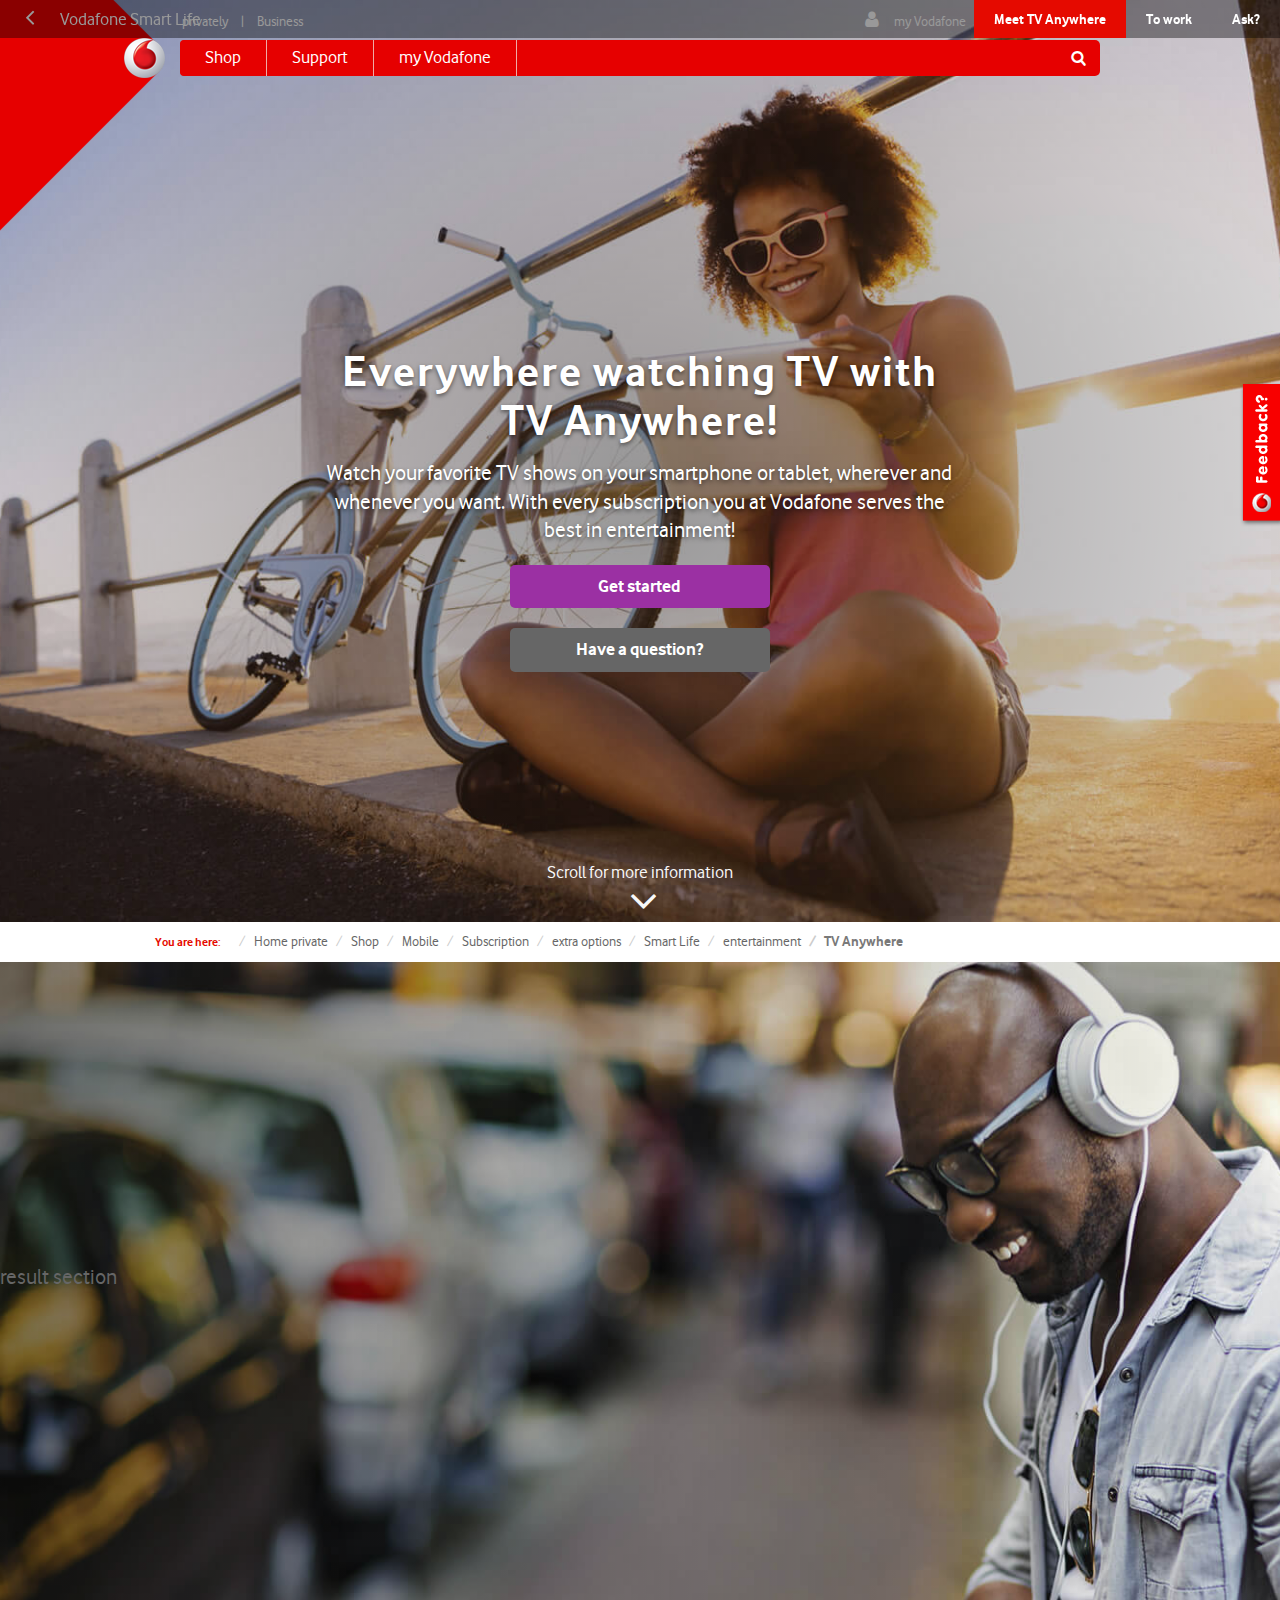
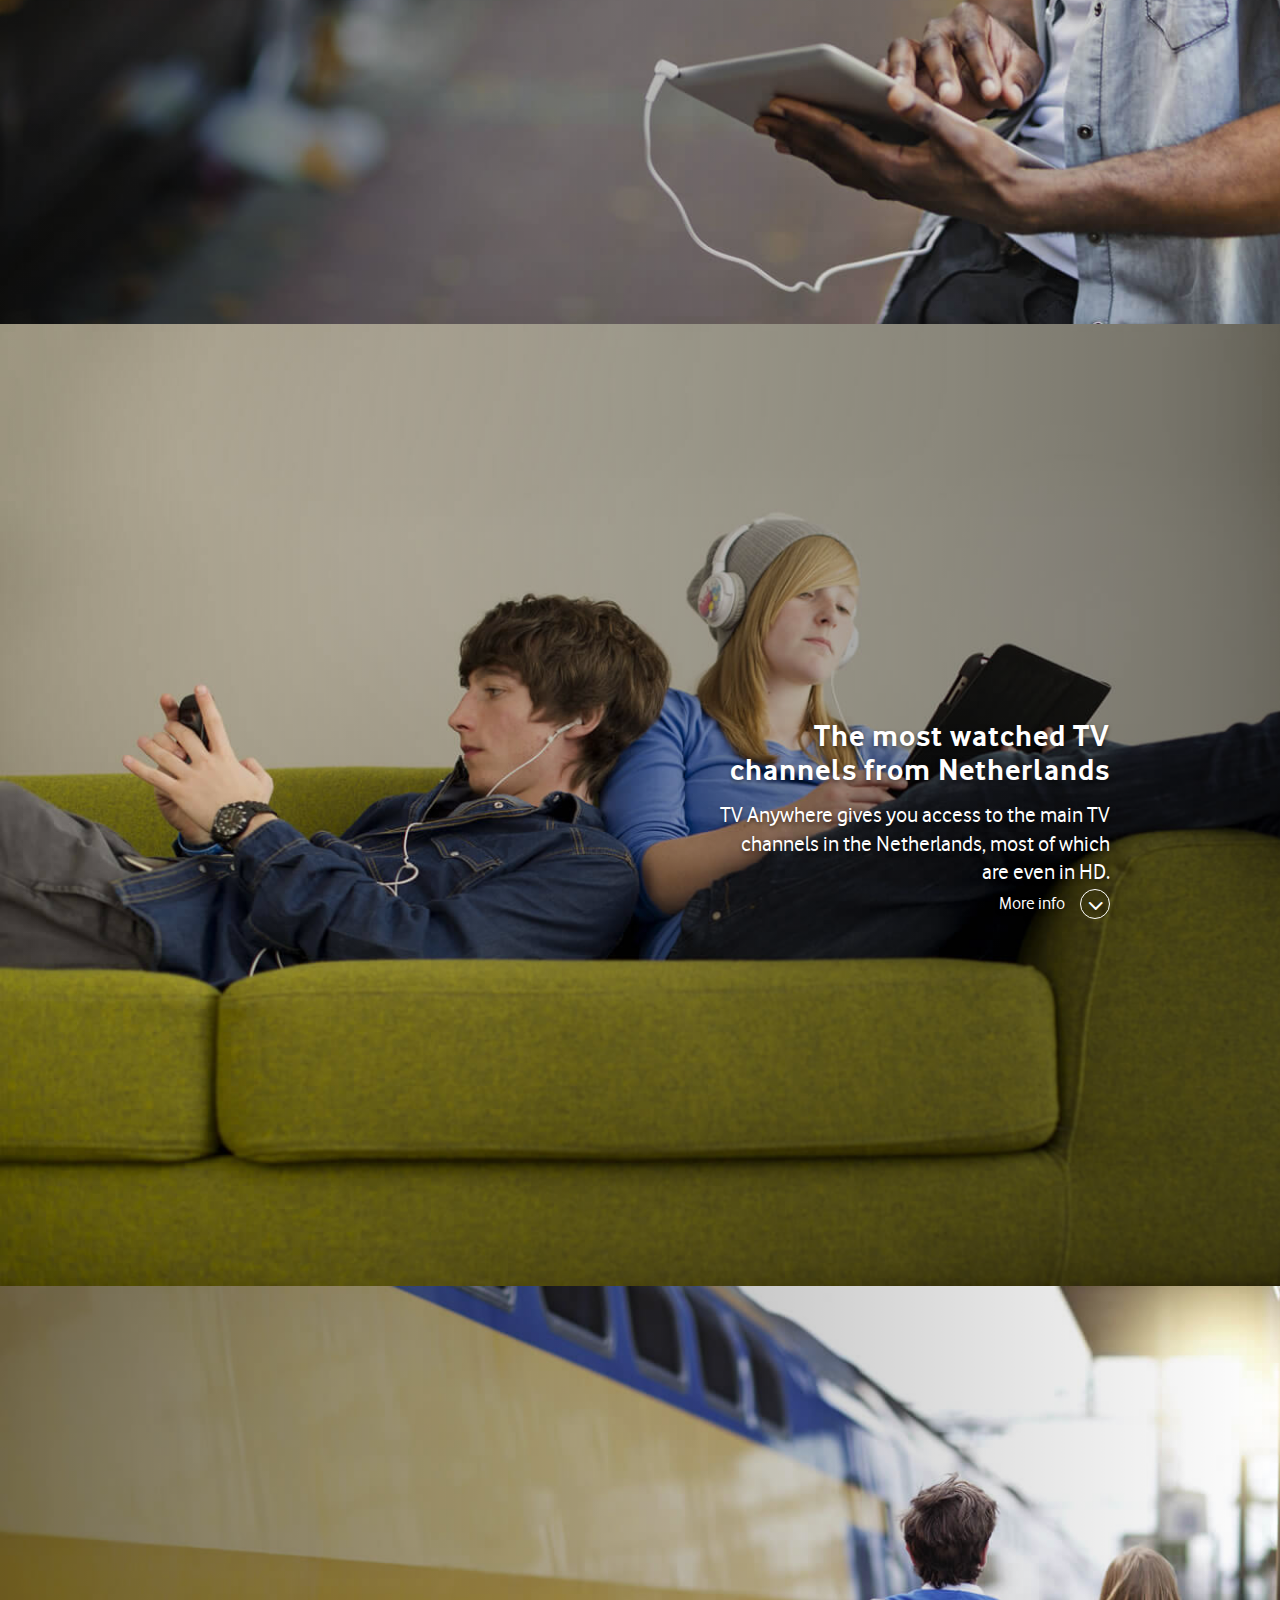
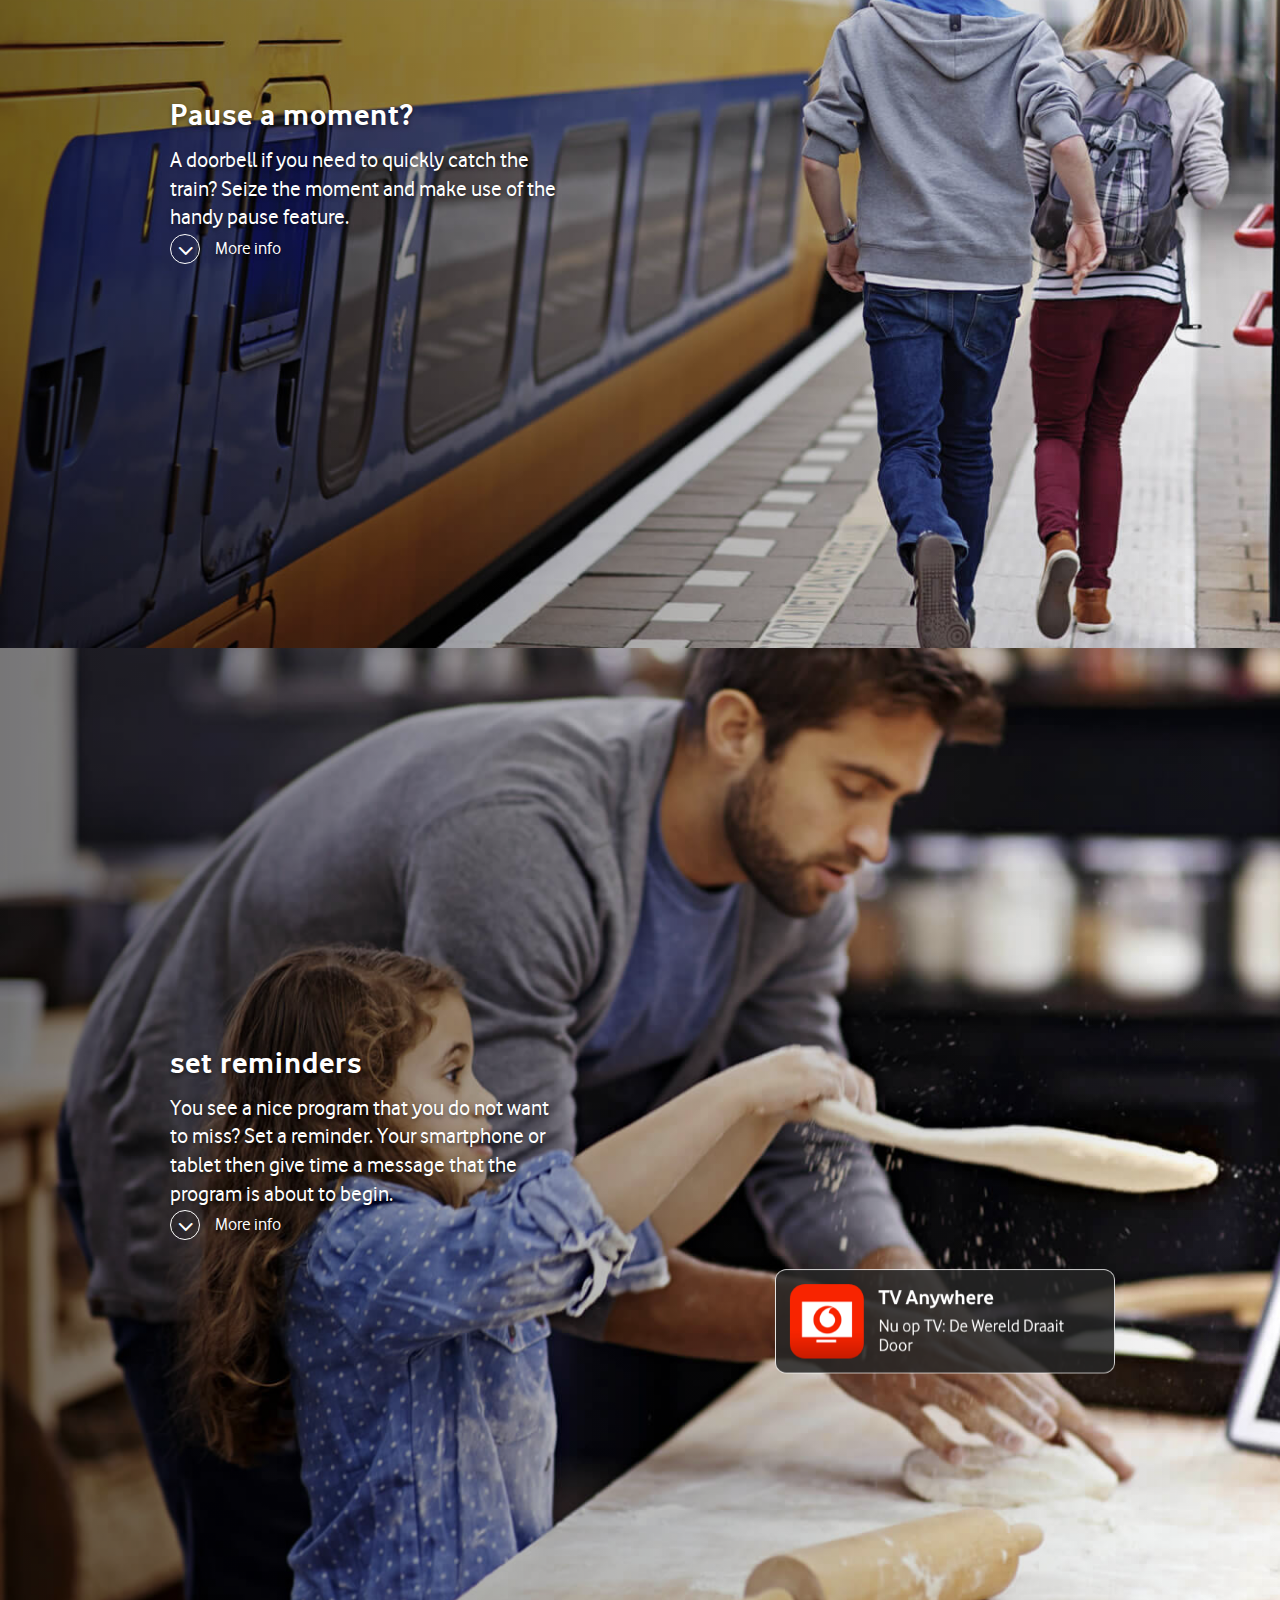
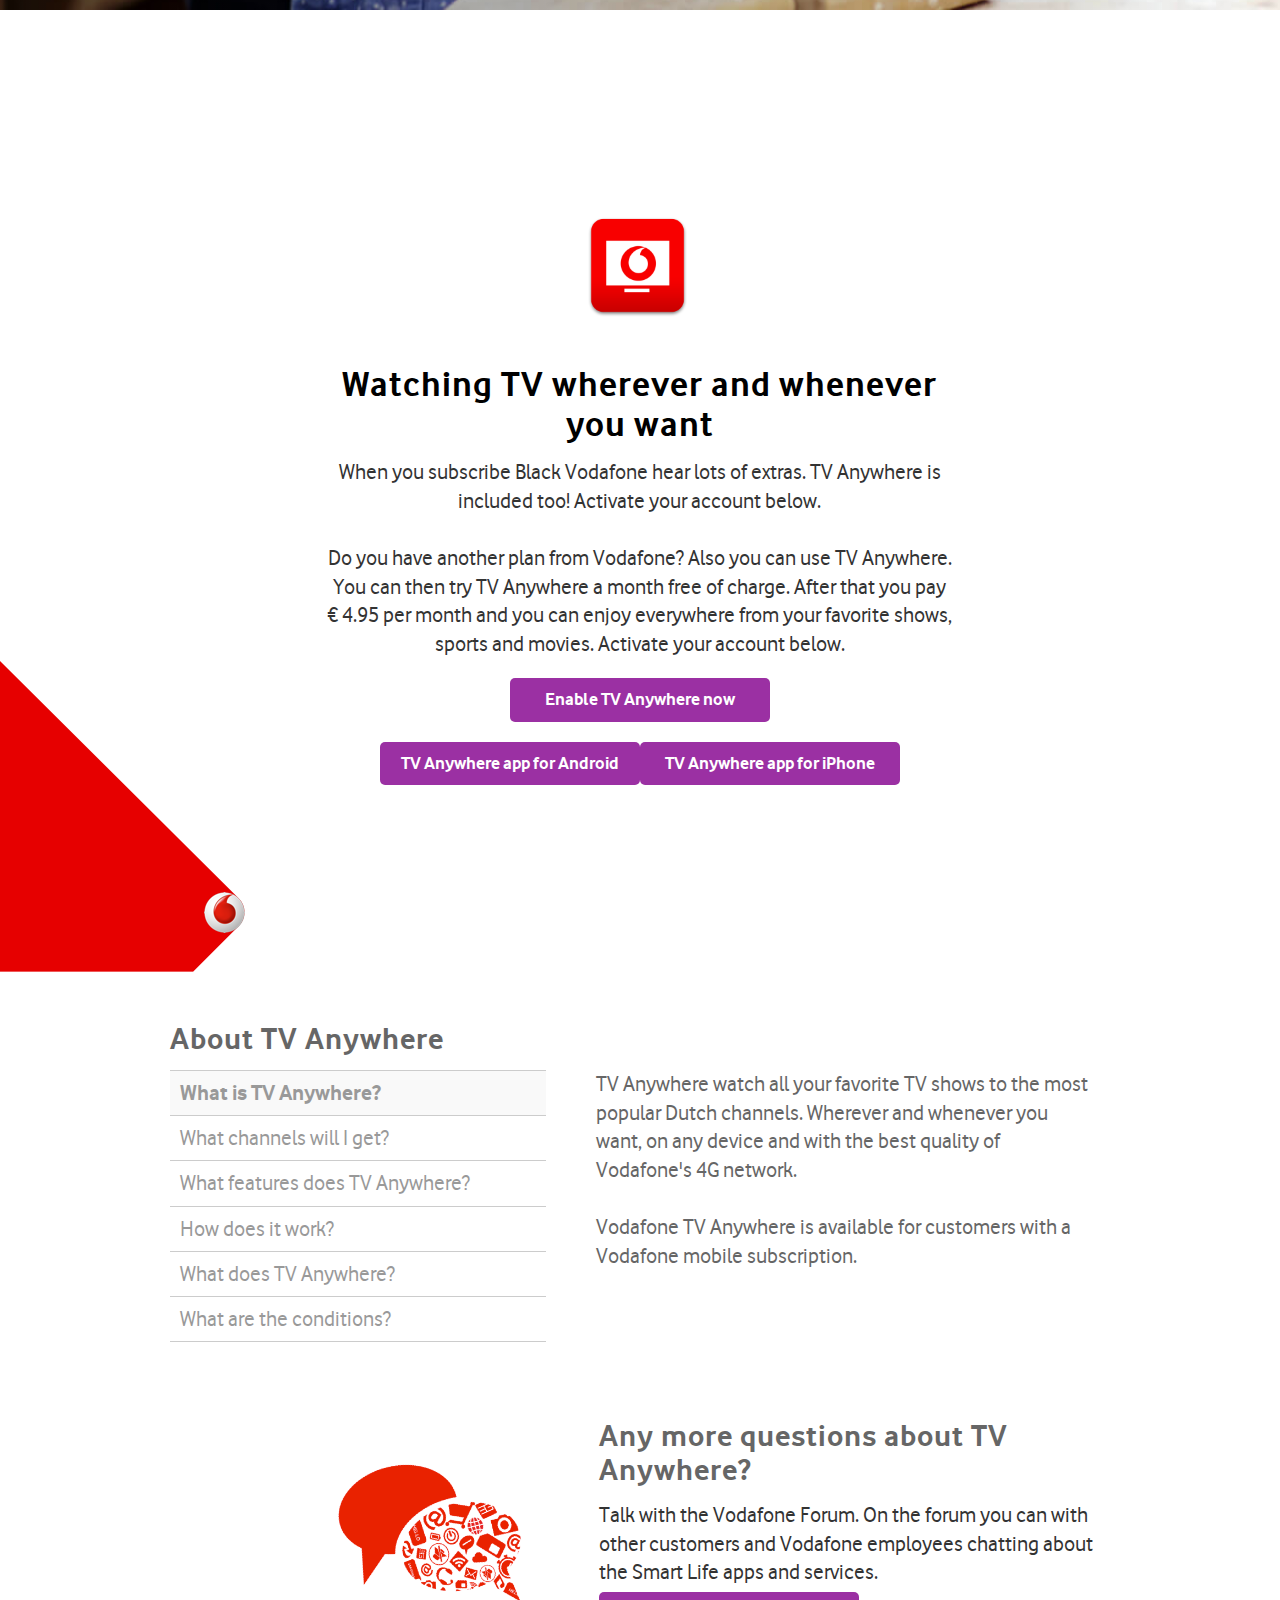
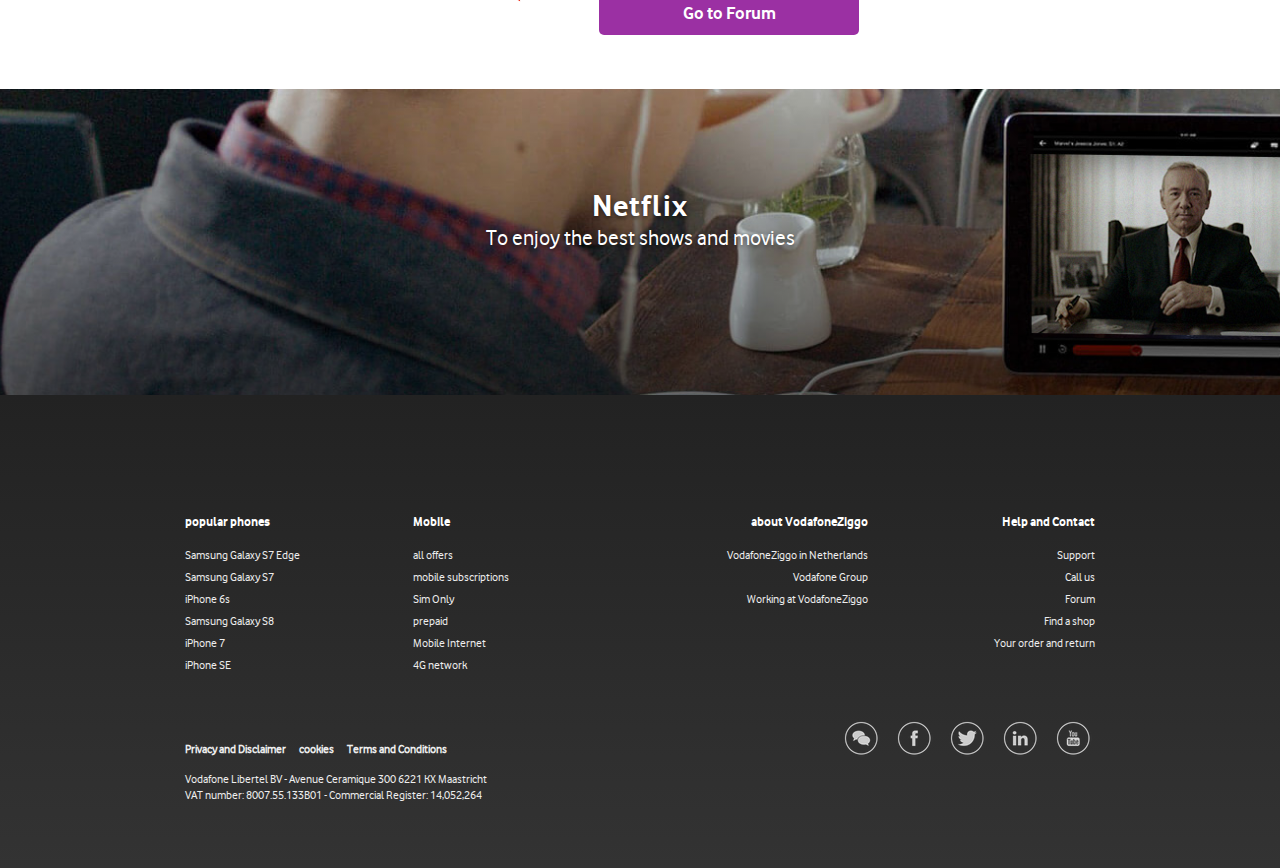
==== vodafone.html @ 29957881 "new Page for vodafone example" ====
<!DOCTYPE html>
<!-- saved from url=(0096)https://www.vodafone.nl/shop/mobiel/abonnement/extra-opties/smartlife/entertainment/tv-anywhere/ -->
<html lang="nl" class="translated-ltr">
<!-- <![endif]-->

<head>
    <meta http-equiv="Content-Type" content="text/html; charset=UTF-8">
    <!-- Meta, title, CSS, favicons, etc. -->
    <!-- Vodafone includes -->
    <meta http-equiv="X-UA-Compatible" content="IE=edge">
    <title>Vodafone Smart Life - TV Anywhere</title>
    <meta name="viewport" content="width=device-width,initial-scale=1,maximum-scale=1">
    <meta name="description" content="Bekijk je favoriete tv-programma�s op je mobiele telefoon of tablet. Waar je ook bent.">
    <meta name="pageCategory" content="apps">
    <meta name="targetAudience" content="consumer">
    <meta name="siteSection" content="shop">
    
    <script src="./vodafone-resources/iframe_api"></script>
    
    
    <link rel="shortcut icon" type="image/x-icon" href="https://www.vodafone.nl/_assets/favicon/favicon.ico">
    <link rel="shortcut icon" type="image/png" href="https://www.vodafone.nl/_assets/favicon/favicon-16.png" sizes="16x16">
    <link rel="shortcut icon" type="image/png" href="https://www.vodafone.nl/_assets/favicon/favicon-32.png" sizes="32x32">
    <link rel="shortcut icon" type="image/png" href="https://www.vodafone.nl/_assets/favicon/favicon-48.png" sizes="48x48">
    <link rel="apple-touch-icon-precomposed" sizes="152x152" href="https://www.vodafone.nl/_assets/favicon/favicon-152.png">
    <link rel="apple-touch-icon-precomposed" sizes="144x144" href="https://www.vodafone.nl/_assets/favicon/favicon-144.png">
    <link rel="apple-touch-icon-precomposed" sizes="120x120" href="https://www.vodafone.nl/_assets/favicon/favicon-120.png">
    <link rel="apple-touch-icon-precomposed" sizes="114x114" href="https://www.vodafone.nl/_assets/favicon/favicon-114.png">
    <link rel="apple-touch-icon-precomposed" sizes="76x76" href="https://www.vodafone.nl/_assets/favicon/favicon-76.png">
    <link rel="apple-touch-icon-precomposed" sizes="72x72" href="https://www.vodafone.nl/_assets/favicon/favicon-72.png">
    <link rel="apple-touch-icon-precomposed" href="https://www.vodafone.nl/_assets/favicon/favicon-72.png">
    <meta name="msapplication-TileColor" content="#e60000">
    <meta name="msapplication-TileImage" content="/_assets/favicon/favicon-120.png">
    <meta property="og:title" content="Vodafone - Voor mobiel, 4G, prepaid, sim only, internet, zakelijk of vaste telefonie">
    <meta property="og:site_name" content="Vodafone.nl">
    <meta property="og:image" content="https://www.vodafone.nl/_assets/img/logo-desktop.png">
    <meta property="og:url" content="http://www.vodafone.nl">
    <meta property="og:description" content="Het 4G netwerk met abonnement voor je mobiele telefoon, prepaid of sim only. Ook zakelijk of vast bellen en internetten Thuis. Bij Vodafone vind je waar je naar zoekt, power to you.">
    <link href="./vodafone-resources/stylesheets.css" rel="stylesheet" type="text/css">
    <link href="./vodafone-resources/stylesheets-my-shop.css" rel="stylesheet" type="text/css">
    <!--[if IE]>
<link rel="shortcut icon" type="image/x-icon" href="/_assets/favicon/favicon.ico"/>
<![endif]-->
    <!--[if lt IE 9]>
<link href="/_assets/css/ie.css?v=659353144" rel="stylesheet" type="text/css"/>
<![endif]-->
    <!-- Site CSS -->
    <link href="./vodafone-resources/site.css" rel="stylesheet">
    <!-- HTML5 shim and Respond.js IE8 support of HTML5 elements and media queries -->
    <!--[if lt IE 9]>
  <script src="https://oss.maxcdn.com/libs/html5shiv/3.7.0/html5shiv.js"></script>
  <script src="https://oss.maxcdn.com/libs/respond.js/1.3.0/respond.min.js"></script>
<![endif]-->
    <link type="text/css" rel="stylesheet" charset="UTF-8" href="./vodafone-resources/translateelement.css">
    <style id="style-1-cropbar-clipper">
        /* Copyright 2014 Evernote Corporation. All rights reserved. */
        
        .en-markup-crop-options {
            top: 18px !important;
            left: 50% !important;
            margin-left: -100px !important;
            width: 200px !important;
            border: 2px rgba(255, 255, 255, .38) solid !important;
            border-radius: 4px !important;
        }
        
        .en-markup-crop-options div div:first-of-type {
            margin-left: 0px !important;
        }
    </style>
    <style type="text/css" media="print">
        .usabilla_live_button_container {
            display: none;
        }
    </style>
</head>

<body class="no-editor" data-spy="scrollt" data-target="#navbar1" style="height: auto;">
    <script defer="defer" src="./vodafone-resources/overlay.js" type="text/javascript"></script>
    <div style="display: none;" id="lightningjs-usabilla_live">
        <div>
            <!--iframe id="lightningjs-frame-usabilla_live" src="./vodafone-resources/saved_resource(2).html"></iframe-->
        </div>
    </div>
    <div class="back-button">
        <div class="container"><a id="back-btn" href="https://www.vodafone.nl/shop/mobiel/abonnement/extra-opties/smartlife"><font><font>Vodafone Smart Life</font></font></a></div>
    </div>
    <div class="custom-wrapper">
        <div class="main">
            <section id="opener" class="full-window-height active" style="height: 962px;">
                
                <!-- header include -->
                <!--WIJZIGINGEN IN DEZE FILE OOK IN _INCLUDES/EXPORT/SNIPPETS/HEADER.SHTML DOORVOEREN-->
                <div class="header">
                    <header>
                        <div class="wrapper">
                            <div class="container-bs3">
                                <!-- Navigation Bar -->
                                <div id="navbar">
                                    <div class="navbar">
                                        <div id="logo">
                                            <div class="logo"></div>
                                            <a class="home" href="https://www.vodafone.nl/?icmp=nav-home" title="Home"></a>
                                        </div>
                                        <!-- Top Menu -->
                                        <div class="top-menu white">
                                            <div class="pull-left"><a class="active" data-target-audience="consumer" href="https://www.vodafone.nl/"><span><font><font>privately</font></font></span></a> <span class="separator"><font><font> | </font></font></span> <a data-target-audience="enterprise" href="https://www.vodafone.nl/zakelijk/home/?icmp=nav-top-zakelijk#reset"><span><font><font>Business</font></font></span></a></div>
                                            <div class="pull-right">
                                                <!--WIJZIGINGEN IN DEZE FILE OOK IN _INCLUDES/EXPORT/SNIPPETS/HEADER.SHTML DOORVOEREN-->
                                                <div id="unify-login" class="" style="display: inline-block;">
                                                    <div class="campaign-login"><a href="https://www.vodafone.nl/my?icmp=nav-top-myvf" class="login soft-hide" id="my-vf-login-btn" style="display: inline;"><i class="icon-business"></i><span><font><font>&nbsp;my Vodafone</font></font></span></a></div>
                                                    <div id="account-status" style="display: none;"><i class="icon-business"></i>&nbsp;<span id="account-label" long-title="Account"></span>&nbsp;<i class="icon-caret-down"></i>
                                                        <div id="account-popup" class="soft-hide topmenu-popup list-popup-menu">
                                                            <div id="my-dashboard-btn"><a href="https://www.vodafone.nl/my?icmp=nav-top-myvf" class="btn btn-block"><font><font>In my dashboard</font></font></a></div><a href="https://www.vodafone.nl/mijn-account/overzicht" class="my-account"><font><font>Customize My Account </font></font></a> <a class="btn btn-cta js-logout btn-block"><font><font>Logout</font></font></a></div>
                                                    </div>
                                                </div>
                                                <div id="legacy-login" class="hide"><a href="https://www.vodafone.nl/shop/mobiel/abonnement/extra-opties/smartlife/entertainment/tv-anywhere/#" id="legacy-my-link" class="hide"><i class="icon-business"></i><span id="user-name"></span></a></div>
                                                <div id="nav-cart"><span class="separator"><font><font>|</font></font></span> <a href="https://www.vodafone.nl/shop/winkelwagen" id="shop-url"><i class="icon-cart"></i><span id="shopping-cart-items-wrapper" class="hide"> <span id="shopping-cart-items"></span></span><span id="shopping-cart-label"><font><font>shopping cart</font></font></span></a></div>
                                            </div>
                                        </div>
                                        <!-- END Top Menu -->
                                        <div class="bar">
                                            <div id="mainmenu" class="mainmenu">
                                                <ul>
                                                    <li><a class="@white" href="https://www.vodafone.nl/shop/?icmp=nav-topbar-shop" id="nav-shop"><span><font><font>Shop</font></font></span></a></li>
                                                    <li><a href="https://www.vodafone.nl/support/?icmp=nav-topbar-support" id="nav-support"><span><font><font>Support</font></font></span></a></li>
                                                    <li><a href="https://www.vodafone.nl/my/?icmp=nav-topbar-myvf" id="nav-my"><span><font><font>my Vodafone</font></font></span></a></li>
                                                </ul>
                                            </div>
                                            <div id="search-wrapper">
                                                <input type="search" id="vf-search" placeholder="Waar kunnen we je mee helpen?" autocomplete="off">
                                                <div id="autocomplete">
                                                    <ul class="vftypeahead list-unstyled"></ul>
                                                    <ul class="suggesteddevices list-unstyled"></ul>
                                                </div>
                                                <script type="text" id="searchAutocompleteItem">
                                                    <li>
                                                        <a href="<#=href#>" class="<#=classList#>" data-value="<#=value#>">
                                                            <#=title#>
                                                        </a>
                                                    </li>
                                                </script>
                                                <script type="text" id="searchDeviceItem">
                                                    <li>
                                                        <a href="<#=href#>" class="<#=classList#>">
        <img src="<#=img#>" />
        <h4><#=title#></h4>
        <div class="indicate <#=has_promo?'':'hide'#>">In prijs verlaagd</div>
        <div class="indicate <#=available?'':'blue'#>"><#=available?'Op voorraad':'Tijdelijk niet leverbaar'#></div>
        <p class="<#=large?'':'hide'#>"><#=description#></p>
        <button class="btn <#=large?'':'btn-small'#> btn-purple">Bekijk</button>
      </a>
                                                    </li>
                                                </script>
                                            </div><a href="https://www.vodafone.nl/shop/mobiel/abonnement/extra-opties/smartlife/entertainment/tv-anywhere/#" id="vf-search-btn" title="To search"><font><font>p</font></font></a></div>
                                    </div>
                                </div>
                                <!-- END Navigation Bar -->
                            </div>
                        </div>
                    </header>
                    <div class="wrapper">
                        <noscript>&lt;div class="alert clearfix"&gt;Vodafone.nl maakt gebruik van javascript, zet javascript aan om de functionaliteit van de website te benutten.&lt;/div&gt;</noscript>
                    </div>
                </div>
                <!-- END header include -->
                <div class="breadcrumb-container">
                    <ul class="breadcrumb">
                        <li><font><font>You are here:</font></font>
                        </li>
                        <li><a href="https://www.vodafone.nl/"><font><font>Home private</font></font></a></li>
                        <li><a href="https://www.vodafone.nl/shop"><font><font>Shop</font></font></a></li>
                        <li><a href="https://www.vodafone.nl/shop/mobiel/"><font><font>Mobile</font></font></a></li>
                        <li><a href="https://www.vodafone.nl/shop/mobiel/abonnement"><font><font>Subscription</font></font></a></li>
                        <li><a href="https://www.vodafone.nl/shop/mobiel/abonnement/extra-opties"><font><font>extra options</font></font></a></li>
                        <li><a href="https://www.vodafone.nl/shop/mobiel/abonnement/extra-opties/smartlife"><font><font>Smart Life</font></font></a></li>
                        <li><a><font><font class="">entertainment</font></font></a></li>
                        <li class="active"><span id="product-name"><font><font>TV Anywhere</font></font></span></li>
                    </ul>
                </div>
                <div class="container">
                    <div class="medium-container text-center">
                        <h1 class="shadowed-text"><font><font>Everywhere watching TV with TV Anywhere!</font></font></h1>
                        <p class="shadowed-text"><font><font>Watch your favorite TV shows on your smartphone or tablet, wherever and whenever you want. </font><font>With every subscription you at Vodafone serves the best in entertainment!</font></font>
                        </p><a href="https://www.vodafone.nl/shop/mobiel/abonnement/extra-opties/smartlife/entertainment/tv-anywhere/#aandeslag" data-scrollto="6" class="navigateTo btn btn-default btn-block"><font><font>Get started </font></font></a> <a href="https://www.vodafone.nl/shop/mobiel/abonnement/extra-opties/smartlife/entertainment/tv-anywhere/#faq" data-answer="" class="mt20 navigateTo btn btn-primary btn-block"><font><font>Have a question?</font></font></a></div>
                </div>
                <div class="cover-bg" id="tvanywhere-opener" style="z-index: 0;"></div><a href="https://www.vodafone.nl/shop/mobiel/abonnement/extra-opties/smartlife/entertainment/tv-anywhere/#tvanywhere-2" class="navigateTo scroll-down text-center" data-scrollto="2"><font><font>Scroll for more information</font></font><span class="icon-chevron-down"></span></a></section>
            <section id="tvanywhere-2" class="full-window-height active" data-title="Maak kennis met TV Anywhere" style="height: 962px;">
                <div class="result">
                    <div class="small-container-left">
                        result section
                    </div>
                </div>
            </section>
            <section id="tvanywhere-3" class="full-window-height active" style="height: 962px;">
                <div class="container">
                    <div class="small-container-right">
                        <h2 class="shadowed-text"><font><font class="">The most watched TV channels from Netherlands</font></font></h2>
                        <p class="shadowed-text"><font><font>TV Anywhere gives you access to the main TV channels in the Netherlands, most of which are even in HD.</font></font>
                        </p><a href="https://www.vodafone.nl/shop/mobiel/abonnement/extra-opties/smartlife/entertainment/tv-anywhere/#faq" data-answer="Two" class="navigateTo btn btn btn-link btn-action"><font><font>More info</font></font></a></div>
                </div>
            </section>
            <section id="tvanywhere-4" class="full-window-height active" style="height: 962px;">
                <div class="container">
                    <div class="small-container-left">
                        <h2 class="shadowed-text"><font><font>Pause a moment?</font></font></h2>
                        <p class="shadowed-text"><font><font>A doorbell if you need to quickly catch the train? </font><font>Seize the moment and make use of the handy pause feature.</font></font>
                        </p><a href="https://www.vodafone.nl/shop/mobiel/abonnement/extra-opties/smartlife/entertainment/tv-anywhere/#faq" data-answer="Three" class="navigateTo btn btn btn-link btn-action"><font><font>More info</font></font></a></div>
                </div>
            </section>
            <section id="tvanywhere-5" class="full-window-height onScreen active" style="height: 962px;">
                <div class="container">
                    <div class="small-container-left">
                        <h2 class="shadowed-text"><font><font>set reminders</font></font></h2>
                        <p class="shadowed-text"><font><font>You see a nice program that you do not want to miss? </font><font>Set a reminder. </font><font>Your smartphone or tablet then give time a message that the program is about to begin.</font></font>
                        </p><a href="https://www.vodafone.nl/shop/mobiel/abonnement/extra-opties/smartlife/entertainment/tv-anywhere/#faq" data-answer="Four" class="navigateTo btn btn btn-link btn-action"><font><font>More info</font></font></a></div><img class="fade-slide-rl vertical-align notification" src="./vodafone-resources/tv-anywhere-notification.png" alt="TV anywhere notification"></div>
            </section>
            <section id="aandeslag" class="vf-corner-background cta full-window-height active" data-title="Aan de slag" style="height: 962px;">
                <div class="container">
                    <div class="medium-container text-center">
                        <div class="icon-block"><img src="./vodafone-resources/TVAnywhere-CTA.png"></div>
                        <h2><font><font>Watching TV wherever and whenever you want</font></font></h2>
                        <p><font><font>When you subscribe Black Vodafone hear lots of extras. </font><font>TV Anywhere is included too! </font><font>Activate your account below. </font></font>
                            <br>
                            <br><font><font>Do you have another plan from Vodafone? </font><font>Also you can use TV Anywhere. </font><font>You can then try TV Anywhere a month free of charge. </font><font>After that you pay € 4.95 per month and you can enjoy everywhere from your favorite shows, sports and movies. </font><font>Activate your account below.</font></font>
                        </p><a href="https://offers.vodafone.com/nl" target="_blank" class="btn btn-default btn-block"><font><font>Enable TV Anywhere now</font></font></a>
                        <p></p><a href="https://play.google.com/store/apps/details?id=nl.vodafonetv.vinson&amp;hl=nl" target="_blank" class="btn btn-default"><font><font class="">TV Anywhere app for Android </font></font></a><a href="https://itunes.apple.com/nl/app/vodafone-tv/id819241697?mt=8" target="_blank" class="btn btn-default"><font><font class="">TV Anywhere app for iPhone</font></font></a></div>
                </div>
            </section>
            <section id="faq" data-title="Vragen?" data-scrolling="true" class="active">
                <div id="tvanywhere-faq" class="faq-container">
                    <h2><font><font>About TV Anywhere</font></font></h2>
                    <div class="panel-group accordion-horizontal" id="accordion" role="tablist" aria-multiselectable="true" style="height: 271px;">
                        <div class="panel panel-default">
                            <div class="panel-heading" role="tab" id="questionOne">
                                <h4 class="panel-title"><a role="button" data-toggle="collapse" data-parent="#accordion" href="https://www.vodafone.nl/shop/mobiel/abonnement/extra-opties/smartlife/entertainment/tv-anywhere/#answerOne" aria-expanded="true" aria-controls="answerOne"><font><font>What is TV Anywhere?</font></font></a></h4></div>
                            <div id="answerOne" class="panel-collapse collapse width in" role="tabpanel" aria-labelledby="questionOne">
                                <div class="panel-body"><font><font>TV Anywhere watch all your favorite TV shows to the most popular Dutch channels. </font><font>Wherever and whenever you want, on any device and with the best quality of Vodafone's 4G network. </font></font>
                                    <br>
                                    <br><font><font>Vodafone TV Anywhere is available for customers with a Vodafone mobile subscription.</font></font>
                                </div>
                            </div>
                        </div>
                        <div class="panel panel-default">
                            <div class="panel-heading" role="tab" id="questionTwo">
                                <h4 class="panel-title"><a class="collapsed" role="button" data-toggle="collapse" data-parent="#accordion" href="https://www.vodafone.nl/shop/mobiel/abonnement/extra-opties/smartlife/entertainment/tv-anywhere/#answerTwo" aria-expanded="true" aria-controls="answerTwo"><font><font>What channels will I get?</font></font></a></h4></div>
                            <div id="answerTwo" class="panel-collapse collapse width" role="tabpanel" aria-labelledby="questionTwo">
                                <div class="panel-body"><font><font>TV Anywhere gives you access to the most popular stations in the Netherlands. </font><font>Customers with a Vodafone mobile subscription have access to the following package of channels: NPO1, NPO2, NPO3, RTL 4, RTL 5, RTL 7, RTL 8 RTL Z, SBS6, Net 5, Veronica, SBS9, XITE.</font></font>
                                </div>
                            </div>
                        </div>
                        <div class="panel panel-default">
                            <div class="panel-heading" role="tab" id="questionThree">
                                <h4 class="panel-title"><a class="collapsed" role="button" data-toggle="collapse" data-parent="#accordion" href="https://www.vodafone.nl/shop/mobiel/abonnement/extra-opties/smartlife/entertainment/tv-anywhere/#answerThree" aria-expanded="true" aria-controls="answerThree"><font><font>What features does TV Anywhere?</font></font></a></h4></div>
                            <div id="answerThree" class="panel-collapse collapse width" role="tabpanel" aria-labelledby="questionThree">
                                <div class="panel-body"><strong><font><font>TV Guide</font></font></strong>
                                    <br><font><font> With the TV guide you wherever you are easily view what's on TV </font></font>
                                    <br>
                                    <br><strong><font><font>One Pause</font></font></strong>
                                    <br><font><font> If the doorbell or you have to quickly catch the train? </font><font>Never miss a moment, and use the handy pause feature. </font></font>
                                    <br>
                                    <br><strong><font><font>Reminder</font></font></strong>
                                    <br><font><font> you see a nice program that you do not want to miss? </font><font>Set a reminder. </font><font>Your smartphone or tablet then give time a message that the program is about to begin. </font></font>
                                    <br>
                                    <br><strong><font><font>Social media</font></font></strong>
                                    <br><font><font> Watching television is live television by connecting the TV Anywhere app to your Facebook and / or Twitter account. </font><font>So you see what your friends and share Liking, you images of specific TV moments with your friends, and see you every broadcast what is being tweeted about the show!</font></font>
                                </div>
                            </div>
                        </div>
                        <div class="panel panel-default">
                            <div class="panel-heading" role="tab" id="questionFour">
                                <h4 class="panel-title"><a class="collapsed" role="button" data-toggle="collapse" data-parent="#accordion" href="https://www.vodafone.nl/shop/mobiel/abonnement/extra-opties/smartlife/entertainment/tv-anywhere/#answerFour" aria-expanded="true" aria-controls="answerFour"><font><font>How does it work?</font></font></a></h4></div>
                            <div id="answerFour" class="panel-collapse collapse width" role="tabpanel" aria-labelledby="questionFour">
                                <div class="panel-body"><font><font>You can use the TV Anywhere if you have Vodafone Mobile. </font><font>TV Anywhere is available for new and existing Vodafone customers. </font></font>
                                    <br>
                                    <br><strong><font><font>Vodafone mobile customers</font></font></strong>
                                    <br><font><font> Vodafone customers with a mobile subscription can sign up as follows for TV Anywhere:</font></font>
                                    <ul>
                                        <li><font><font>Through the </font></font><a href="https://offers.vodafone.com/nl" target="_blank"><font><font>Entertainment Portal</font></font></a></li>
                                        <li><font><font>Enable TV Anywhere</font></font>
                                        </li>
                                        <li><font><font>Download the app from the Google Play Store or App Store</font></font>
                                        </li>
                                    </ul>
                                    <br>
                                    <br><font><font>Existing customers can also use the </font></font><a href="https://offers.vodafone.com/nl/cancel" target="_blank"><font><font>entertainment portal</font></font></a><font><font> unsubscribe TV Anywhere. </font></font>
                                    <br>
                                    <br><font><font>TV Anywhere works on the iPhone, iPad and iPod (from iOS 7) and on Android tablets and smartphones from Android 4.1.</font></font>
                                </div>
                            </div>
                        </div>
                        <div class="panel panel-default">
                            <div class="panel-heading" role="tab" id="questionFive">
                                <h4 class="panel-title"><a class="collapsed" role="button" data-toggle="collapse" data-parent="#accordion" href="https://www.vodafone.nl/shop/mobiel/abonnement/extra-opties/smartlife/entertainment/tv-anywhere/#answerFive" aria-expanded="true" aria-controls="answerFive"><font><font>What does TV Anywhere?</font></font></a></h4></div>
                            <div id="answerFive" class="panel-collapse collapse width" role="tabpanel" aria-labelledby="questionFive">
                                <div class="panel-body"><font><font>Do Black subscription? </font><font>Then TV Anywhere is included with your subscription. </font><font>If Black customer you can activate your offer via SMS you receive from us or through </font></font><a href="https://offers.vodafone.com/nl" target="_blank"><font><font>https://offers.vodafone.com/nl</font></font></a><font><font> . </font></font>
                                    <br>
                                    <br><font><font>Do you have another plan? </font><font>Also you can use TV Anywhere. </font><font>Activate your account below and get the first month gift. </font><font>After that you pay € 4.95 per month, easily through your Vodafone account.</font></font>
                                </div>
                            </div>
                        </div>
                        <div class="panel panel-default">
                            <div class="panel-heading" role="tab" id="questionSix">
                                <h4 class="panel-title"><a class="collapsed" role="button" data-toggle="collapse" data-parent="#accordion" href="https://www.vodafone.nl/shop/mobiel/abonnement/extra-opties/smartlife/entertainment/tv-anywhere/#answerSix" aria-expanded="true" aria-controls="answerSix"><font><font>What are the conditions?</font></font></a></h4></div>
                            <div id="answerSix" class="panel-collapse collapse width" role="tabpanel" aria-labelledby="questionSix">
                                <div class="panel-body"><font><font>Download the </font></font><a target="_blank" href="https://www.vodafone.nl/shop/mobiel/abonnement/extra-opties/smartlife/assets/pdf/dienstvoorwaarden-tv-anywhere.pdf"><font><font>conditions of service</font></font></a><font><font> for TV Anywhere</font></font>
                                </div>
                            </div>
                        </div>
                    </div>
                </div>
                <div class="forum">
                    <div class="row">
                        <div class="col-sm-5">
                            <div class="icon-block"><img src="./vodafone-resources/forum.png"></div>
                        </div>
                        <div class="col-sm-7">
                            <h2><font><font>Any more questions about TV Anywhere?</font></font></h2>
                            <p><font><font>Talk with the Vodafone Forum. </font><font>On the forum you can with other customers and Vodafone employees chatting about the Smart Life apps and services.</font></font>
                            </p><a href="http://forum.vodafone.nl/t5/Apps-Diensten/Mobiel-Vodafone-TV-Anywhere-live-TV-kijken-waar-en-wanneer-je/td-p/247805" target="_blank" class="btn btn-default"><font><font>Go to Forum</font></font></a></div>
                    </div>
                </div>
                <div class="next-item">
                    <div class="cover-bg" id="next-product-tvanywhere" style="z-index: 0;"></div><a class="full-clickable" href="https://www.vodafone.nl/shop/mobiel/abonnement/extra-opties/smartlife/entertainment/netflix"><span class="h2 shadowed-text"><font><font>Netflix</font></font></span><p class="shadowed-text"><font><font>To enjoy the best shows and movies</font></font></p></a></div>
                <!-- section opener is closed in the body -->
                <!-- Page end is opened in the body -->
            </section>
        </div>
        <!-- footer include -->
        <footer>
            <div class="footer padding-bottom15">
                <!--desktop version-->
                <div class="container hidden-sm hidden-xs">
                    <div class="row margin-top10">
                        <div class="col-sm-6">
                            <div class="col-sm-6"><a href="https://www.vodafone.nl/shop/mobiel/telefoon/" class="title"><h3><strong><font><font>popular phones</font></font></strong></h3></a>
                                <ul class="list">
                                    <li><a href="https://www.vodafone.nl/samsung-galaxy/s7-edge/"><font><font>Samsung Galaxy S7 Edge</font></font></a></li>
                                    <li><a href="https://www.vodafone.nl/samsung-galaxy/s7/"><font><font>Samsung Galaxy S7</font></font></a></li>
                                    <li><a href="https://www.vodafone.nl/iphone/iphone-6s/"><font><font>iPhone 6s</font></font></a></li>
                                    <li><a href="https://www.vodafone.nl/samsung-galaxy/s8/"><font><font>Samsung Galaxy S8</font></font></a></li>
                                    <li><a href="https://www.vodafone.nl/iphone/iphone-7/"><font><font>iPhone 7</font></font></a></li>
                                    <li><a href="https://www.vodafone.nl/iphone/iphone-se/"><font><font>iPhone SE</font></font></a></li>
                                </ul>
                            </div>
                            <div class="col-sm-6"><a href="https://www.vodafone.nl/shop/" class="title"><h3><strong><font><font>Mobile</font></font></strong></h3></a>
                                <ul class="list">
                                    <li><a href="https://www.vodafone.nl/shop/aanbiedingen/"><font><font>all offers</font></font></a></li>
                                    <li><a href="https://www.vodafone.nl/shop/mobiel/abonnement/"><font><font>mobile subscriptions</font></font></a></li>
                                    <li><a href="https://www.vodafone.nl/shop/aanbiedingen/simonly.shtml"><font><font>Sim Only</font></font></a></li>
                                    <li><a href="https://www.vodafone.nl/shop/mobiel/prepaid/"><font><font>prepaid</font></font></a></li>
                                    <li><a href="https://www.vodafone.nl/shop/mobiel-internet/abonnement/"><font><font>Mobile Internet</font></font></a></li>
                                    <li><a href="https://www.vodafone.nl/4g/"><font><font>4G network</font></font></a></li>
                                </ul>
                            </div>
                        </div>
                        <div class="col-sm-6 text-right">
                            <div class="col-sm-6"><a href="https://www.vodafone.nl/over-vodafone-ziggo?icmp=over-zig-vod-footer" class="title"><h3><strong><font><font>about VodafoneZiggo</font></font></strong></h3></a>
                                <ul class="list text-right">
                                    <li><a href="https://www.vodafone.nl/over-vodafone-ziggo?icmp=Zigvod-nl-footer"><font><font>VodafoneZiggo in Netherlands</font></font></a></li>
                                    <li><a href="http://www.vodafone.com/" target="_blank"><font><font>Vodafone Group</font></font></a></li>
                                    <li><a href="https://werkenbij.vodafone.nl/"><font><font>Working at VodafoneZiggo</font></font></a></li>
                                </ul>
                            </div>
                            <div class="col-sm-6"><a href="https://www.vodafone.nl/support/contact/" class="title"><h3><strong><font><font>Help and Contact</font></font></strong></h3></a>
                                <ul class="list text-right">
                                    <li><a href="https://www.vodafone.nl/support/"><font><font>Support</font></font></a></li>
                                    <li><a href="https://www.vodafone.nl/support/contact/telefoon/index.shtml#abonnement"><font><font>Call us</font></font></a></li>
                                    <li><a href="http://forum.vodafone.nl/"><font><font>Forum</font></font></a></li>
                                    <li><a href="https://www.vodafone.nl/support/contact/vind-een-winkel.shtml"><font><font>Find a shop</font></font></a></li>
                                    <li><a href="https://www.vodafone.nl/shop/bestelling/"><font><font>Your order and return</font></font></a></li>
                                </ul>
                            </div>
                        </div>
                    </div>
                    <div class="margin-top40">
                        <div class="col-sm-7">
                            <div class="disclaimer-wrapper margin-top10">
                                <div class="disclaimer-link margin-right10"><a href="https://www.vodafone.nl/over-deze-website/privacy-en-disclaimer.shtml"><strong><font><font>Privacy and Disclaimer</font></font></strong></a></div>
                                <div class="disclaimer-link margin-right10"><a href="https://www.vodafone.nl/over-deze-website/cookies.shtml"><strong><font><font>cookies</font></font></strong></a></div>
                                <div class="disclaimer-link margin-right10"><a href="https://www.vodafone.nl/support/abonnement-en-rekening/tarieven-en-voorwaarden.shtml#abonnementen"><strong><font><font>Terms and Conditions</font></font></strong></a></div>
                            </div>
                        </div>
                        <div class="col-sm-5">
                            <div class="social-wrapper pull-right">
                                <div class="social"><a href="http://forum.vodafone.nl/" class="spr-footer-icon-forum footer-icon" target="_blank"><font><font>Vodafone forum</font></font></a></div>
                                <div class="social"><a href="https://www.facebook.com/VodafoneNL" class="spr-footer-icon-facebook footer-icon" target="_blank"><font><font>Facebook</font></font></a></div>
                                <div class="social"><a href="https://twitter.com/vodafoneNL" class="spr-footer-icon-twitter footer-icon" target="_blank"><font><font>Twitter</font></font></a></div>
                                <div class="social"><a href="https://www.linkedin.com/company/vodafone" class="spr-footer-icon-linkedin footer-icon" target="_blank"><font><font>LinkedIn</font></font></a></div>
                                <div class="social margin-right0"><a href="https://www.youtube.com/user/vodafonenl" class="spr-footer-icon-youtube footer-icon" target="_blank"><font><font>Youtube</font></font></a></div>
                            </div>
                        </div>
                    </div>
                    <div>
                        <div class="col-sm-6">
                            <div class="disclaimer-wrapper">
                                <p><font><font>Vodafone Libertel BV - Avenue Ceramique 300 6221 KX Maastricht</font></font>
                                </p>
                                <p><font><font>VAT number: 8007.55.133B01 - Commercial Register: 14,052,264</font></font>
                                </p>
                            </div>
                        </div>
                    </div>
                </div>
                <!------------------>
                <!--mobile version-->
                <!------------------>
                <div class="visible-sm visible-xs">
                    <div class="tabbable tabs-left">
                        <ul class="nav nav-tabs" id="footer-tab">
                            <li class="active nav-item"><a href="https://www.vodafone.nl/shop/mobiel/abonnement/extra-opties/smartlife/entertainment/tv-anywhere/#footer-tab1" data-toggle="tab"><strong><font><font>about VodafoneZiggo</font></font></strong></a></li>
                            <li class="nav-item"><a href="https://www.vodafone.nl/shop/mobiel/abonnement/extra-opties/smartlife/entertainment/tv-anywhere/#footer-tab2" data-toggle="tab"><strong><font><font>Mobile</font></font></strong></a></li>
                            <li class="nav-item"><a href="https://www.vodafone.nl/shop/mobiel/abonnement/extra-opties/smartlife/entertainment/tv-anywhere/#footer-tab3" data-toggle="tab"><strong><font><font>popular phones</font></font></strong></a></li>
                            <li class="nav-item"><a href="https://www.vodafone.nl/shop/mobiel/abonnement/extra-opties/smartlife/entertainment/tv-anywhere/#footer-tab4" data-toggle="tab"><strong><font><font>About this site</font></font></strong></a></li>
                            <li class="nav-item"><a href="https://www.vodafone.nl/shop/mobiel/abonnement/extra-opties/smartlife/entertainment/tv-anywhere/#footer-tab5" data-toggle="tab"><strong><font><font>Help and Contact</font></font></strong></a></li>
                        </ul>
                        <div class="tab-content">
                            <div class="tab-pane active" id="footer-tab1">
                                <ul class="nav nav-list">
                                    <li class="nav-item"><a href="https://www.vodafone.nl/over-vodafone-ziggo/?icmp=Zigvod-nl-footer"><font><font>VodafoneZiggo in Netherlands</font></font></a></li>
                                    <li class="nav-item"><a href="http://www.vodafone.com/" target="_blank"><font><font>Vodafone Group</font></font></a></li>
                                    <li class="nav-item"><a href="https://werkenbij.vodafone.nl/"><font><font>Working at VodafoneZiggo</font></font></a></li>
                                </ul>
                            </div>
                            <div class="tab-pane" id="footer-tab2">
                                <ul class="nav nav-list">
                                    <li class="nav-item"><a href="https://www.vodafone.nl/shop/aanbiedingen/"><font><font>all offers</font></font></a></li>
                                    <li class="nav-item"><a href="https://www.vodafone.nl/shop/mobiel/abonnement/"><font><font>mobile subscriptions</font></font></a></li>
                                    <li class="nav-item"><a href="https://www.vodafone.nl/shop/aanbiedingen/simonly.shtml"><font><font>Sim Only</font></font></a></li>
                                    <li class="nav-item"><a href="https://www.vodafone.nl/shop/mobiel/prepaid/"><font><font>prepaid</font></font></a></li>
                                    <li class="nav-item"><a href="https://www.vodafone.nl/shop/mobiel-internet/abonnement/"><font><font>Mobile Internet</font></font></a></li>
                                    <li class="nav-item"><a href="https://www.vodafone.nl/4g/"><font><font>4G network</font></font></a></li>
                                </ul>
                            </div>
                            <div class="tab-pane" id="footer-tab3">
                                <ul class="nav nav-list">
                                    <li><a href="https://www.vodafone.nl/samsung-galaxy/s7-edge/"><font><font>Samsung Galaxy S7 Edge</font></font></a></li>
                                    <li><a href="https://www.vodafone.nl/samsung-galaxy/s7/"><font><font>Samsung Galaxy S7</font></font></a></li>
                                    <li><a href="https://www.vodafone.nl/iphone/iphone-6s/"><font><font>iPhone 6s</font></font></a></li>
                                    <li><a href="https://www.vodafone.nl/samsung-galaxy/s8/"><font><font>Samsung Galaxy S8</font></font></a></li>
                                    <li><a href="https://www.vodafone.nl/iphone/iphone-se/"><font><font>iPhone SE</font></font></a></li>
                                    <li><a href="https://www.vodafone.nl/iphone/iphone-7/"><font><font>iPhone 7</font></font></a></li>
                                </ul>
                            </div>
                            <div class="tab-pane" id="footer-tab4">
                                <ul class="nav nav-list">
                                    <li class="nav-item"><a href="https://www.vodafone.nl/shop/bestelling/"><font><font>Your order and return</font></font></a></li>
                                    <li class="nav-item"><a href="https://www.vodafone.nl/over-deze-website/privacy-en-disclaimer.shtml"><font><font>Privacy and Disclaimer</font></font></a></li>
                                    <li class="nav-item"><a href="https://www.vodafone.nl/over-deze-website/cookies.shtml"><font><font>cookies</font></font></a></li>
                                    <li class="nav-item"><a href="https://www.vodafone.nl/support/abonnement-en-rekening/tarieven-en-voorwaarden.shtml#abonnementen"><font><font>Terms and Conditions</font></font></a></li>
                                </ul>
                            </div>
                            <div class="tab-pane" id="footer-tab5">
                                <ul class="nav nav-list">
                                    <li class="nav-item"><a href="https://www.vodafone.nl/support/"><font><font>Support</font></font></a></li>
                                    <li class="nav-item"><a href="https://www.vodafone.nl/support/contact/telefoon/index.shtml#abonnement"><font><font>Call us</font></font></a></li>
                                    <li class="nav-item"><a href="http://forum.vodafone.nl/"><font><font>Forum</font></font></a></li>
                                    <li class="nav-item"><a href="https://www.vodafone.nl/support/contact/vind-een-winkel.shtml"><font><font>Find a shop</font></font></a></li>
                                </ul>
                            </div>
                        </div>
                    </div>
                    <div class="social-wrapper">
                        <div class="social"><a href="http://forum.vodafone.nl/" class="spr-footer-icon-forum footer-icon" target="_blank"><font><font>Vodafone forum</font></font></a></div>
                        <div class="social"><a href="https://www.facebook.com/VodafoneNL" class="spr-footer-icon-facebook footer-icon" target="_blank"><font><font>Facebook</font></font></a></div>
                        <div class="social"><a href="https://twitter.com/vodafoneNL" class="spr-footer-icon-twitter footer-icon" target="_blank"><font><font>Twitter</font></font></a></div>
                        <div class="social"><a href="https://www.linkedin.com/company/vodafone" class="spr-footer-icon-linkedin footer-icon" target="_blank"><font><font>LinkedIn</font></font></a></div>
                        <div class="social"><a href="https://www.youtube.com/user/vodafonenl" class="spr-footer-icon-youtube footer-icon" target="_blank"><font><font>Youtube</font></font></a></div>
                    </div>
                    <div>
                        <div class="col-sm-6">
                            <div class="disclaimer-wrapper">
                                <p><font><font>Vodafone Libertel BV</font></font>
                                </p>
                                <p><font><font>Avenue Ceramique 300 6221 KX Maastricht</font></font>
                                </p>
                            </div>
                        </div>
                        <div class="col-sm-6">
                            <div class="disclaimer-wrapper">
                                <p><font><font>VAT number: 8007.55.133B01</font></font>
                                </p>
                                <p><font><font>Commercial Register: 14052264</font></font>
                                </p>
                            </div>
                        </div>
                    </div>
                </div>
            </div>
        </footer>
        <!-- END footer include -->
        <!-- common scripts required for this page -->
        <!--[if lt IE 9]>
<script src="/_assets/js/core/ie8-fix.js?v=659353144" type="text/javascript"></script>
<![endif]-->
        
        <!--script src="./vodafone-resources/common-min.js" type="text/javascript"></script-->
        <!--[if lt IE 9]>
<script src="/_vendors/respond-js-1.1.0/respond.min.js?v=659353144" type="text/javascript"></script>
<![endif]-->
    </div>
    <script>
        if (!window.jQuery) {
            document.write('<script src="//cdnjs.cloudflare.com/ajax/libs/jquery/3.2.1/jquery.min.js"><\/script>');
        }
    </script>
    <script src="./vodafone-resources/bootstrap.js"></script>
    <!-- PRODUCTION SCRIPT -->
    <!--script src="./vodafone-resources/app.min.js"></script-->
    <ul class="onepage-pagination navbar1" role="tablist" id="navbar1" style="position: fixed; z-index: 1000; opacity: 1; display: block;">
        <div class="float-right nav">
            <li data-id="#opener" style="display: none;" class="">
                <a href="https://www.vodafone.nl/shop/mobiel/abonnement/extra-opties/smartlife/entertainment/tv-anywhere/#opener"></a>
            </li>
            <li data-id="#tvanywhere-2" class="active"><a href="https://www.vodafone.nl/shop/mobiel/abonnement/extra-opties/smartlife/entertainment/tv-anywhere/#tvanywhere-2"><font><font>Meet TV Anywhere</font></font></a></li>
            <li data-id="#tvanywhere-3" style="display: none;" class="">
                <a href="https://www.vodafone.nl/shop/mobiel/abonnement/extra-opties/smartlife/entertainment/tv-anywhere/#tvanywhere-3"></a>
            </li>
            <li data-id="#tvanywhere-4" style="display: none;" class="">
                <a href="https://www.vodafone.nl/shop/mobiel/abonnement/extra-opties/smartlife/entertainment/tv-anywhere/#tvanywhere-4"></a>
            </li>
            <li data-id="#tvanywhere-5" style="display: none;" class="active">
                <a href="https://www.vodafone.nl/shop/mobiel/abonnement/extra-opties/smartlife/entertainment/tv-anywhere/#tvanywhere-5"></a>
            </li>
            <li data-id="#aandeslag" class=""><a href="https://www.vodafone.nl/shop/mobiel/abonnement/extra-opties/smartlife/entertainment/tv-anywhere/#aandeslag"><font><font>To work</font></font></a></li>
            <li data-id="#faq" class=""><a href="https://www.vodafone.nl/shop/mobiel/abonnement/extra-opties/smartlife/entertainment/tv-anywhere/#faq"><font><font>Ask?</font></font></a></li>
        </div>
    </ul>
    <div id="goog-gt-tt" class="goog-tooltip skiptranslate" dir="ltr" style="visibility: hidden; left: 1127px; top: 4024px; display: none;">
        <div style="padding: 8px;">
            <div>
                <div class="logo"><img src="./vodafone-resources/translate_24dp.png" width="20" height="20" alt="Google Translate"></div>
            </div>
        </div>
        <div class="top" style="padding: 8px; float: left; width: 100%;">
            <h1 class="title gray">Original text</h1></div>
        <div class="middle" style="padding: 8px;">
            <div class="original-text">Entertainment</div>
        </div>
        <div class="bottom" style="padding: 8px;">
            <div class="activity-links"><span class="activity-link">Contribute a better translation</span><span class="activity-link"></span></div>
            <div class="started-activity-container">
                <hr style="color: #CCC; background-color: #CCC; height: 1px; border: none;">
                <div class="activity-root"></div>
            </div>
        </div>
        <div class="status-message" style="display: none; opacity: 0;"></div>
    </div>
    
    <div class="goog-te-spinner-pos">
        <div class="goog-te-spinner-animation">
            <svg xmlns="http://www.w3.org/2000/svg" class="goog-te-spinner" width="96px" height="96px" viewBox="0 0 66 66">
                <circle class="goog-te-spinner-path" fill="none" stroke-width="6" stroke-linecap="round" cx="33" cy="33" r="30"></circle>
            </svg>
        </div>
    </div>
    <iframe height="1" width="1" style="display:none" src="./vodafone-resources/saved_resource(3).html"></iframe>
    <div style="width:0px; height:0px; display:none; visibility:hidden;" id="batBeacon0.8472702896278823"><img style="width:0px; height:0px; display:none; visibility:hidden;" id="batBeacon0.895747007979798" width="0" height="0" alt="" src="./vodafone-resources/0"></div><img height="0" width="0" src="https://googleads.g.doubleclick.net/pagead/viewthroughconversion/941683594/?value=0&amp;guid=ON&amp;script=0" style="display: none;">
    <div id="iatDivInsert" style="display: none;"></div>
    <div class="usabilla_live_button_container" tabindex="0" style="z-index:999;right:0px;top:50%;margin-top:-68px;position:fixed;width:41px;height:145px">
        <iframe src="./vodafone-resources/saved_resource(4).html" frameborder="0" marginwidth="0" marginheight="0" scrolling="no" data-tags="right" title="Usabilla Feedback Button" style="width: 41px; height: 145px; margin: 0px; padding: 0px; border: 0px; overflow: hidden; z-index: 9998; position: absolute; left: 0px; top: 0px; box-shadow: 0px 0px 0px; background-color: transparent;"></iframe>
    </div>
    <img style="width:1px;height:1px;border:none;display:none" src="./vodafone-resources/image.gif">
    <img style="width:1px;height:1px;border:none;display:none" src="./vodafone-resources/image(1).gif">
    </body>
<!-- JS and analytics only. -->
<!-- Bootstrap core JavaScript
================================================== -->
<!-- Placed at the end of the document so the pages load faster -->

</html>
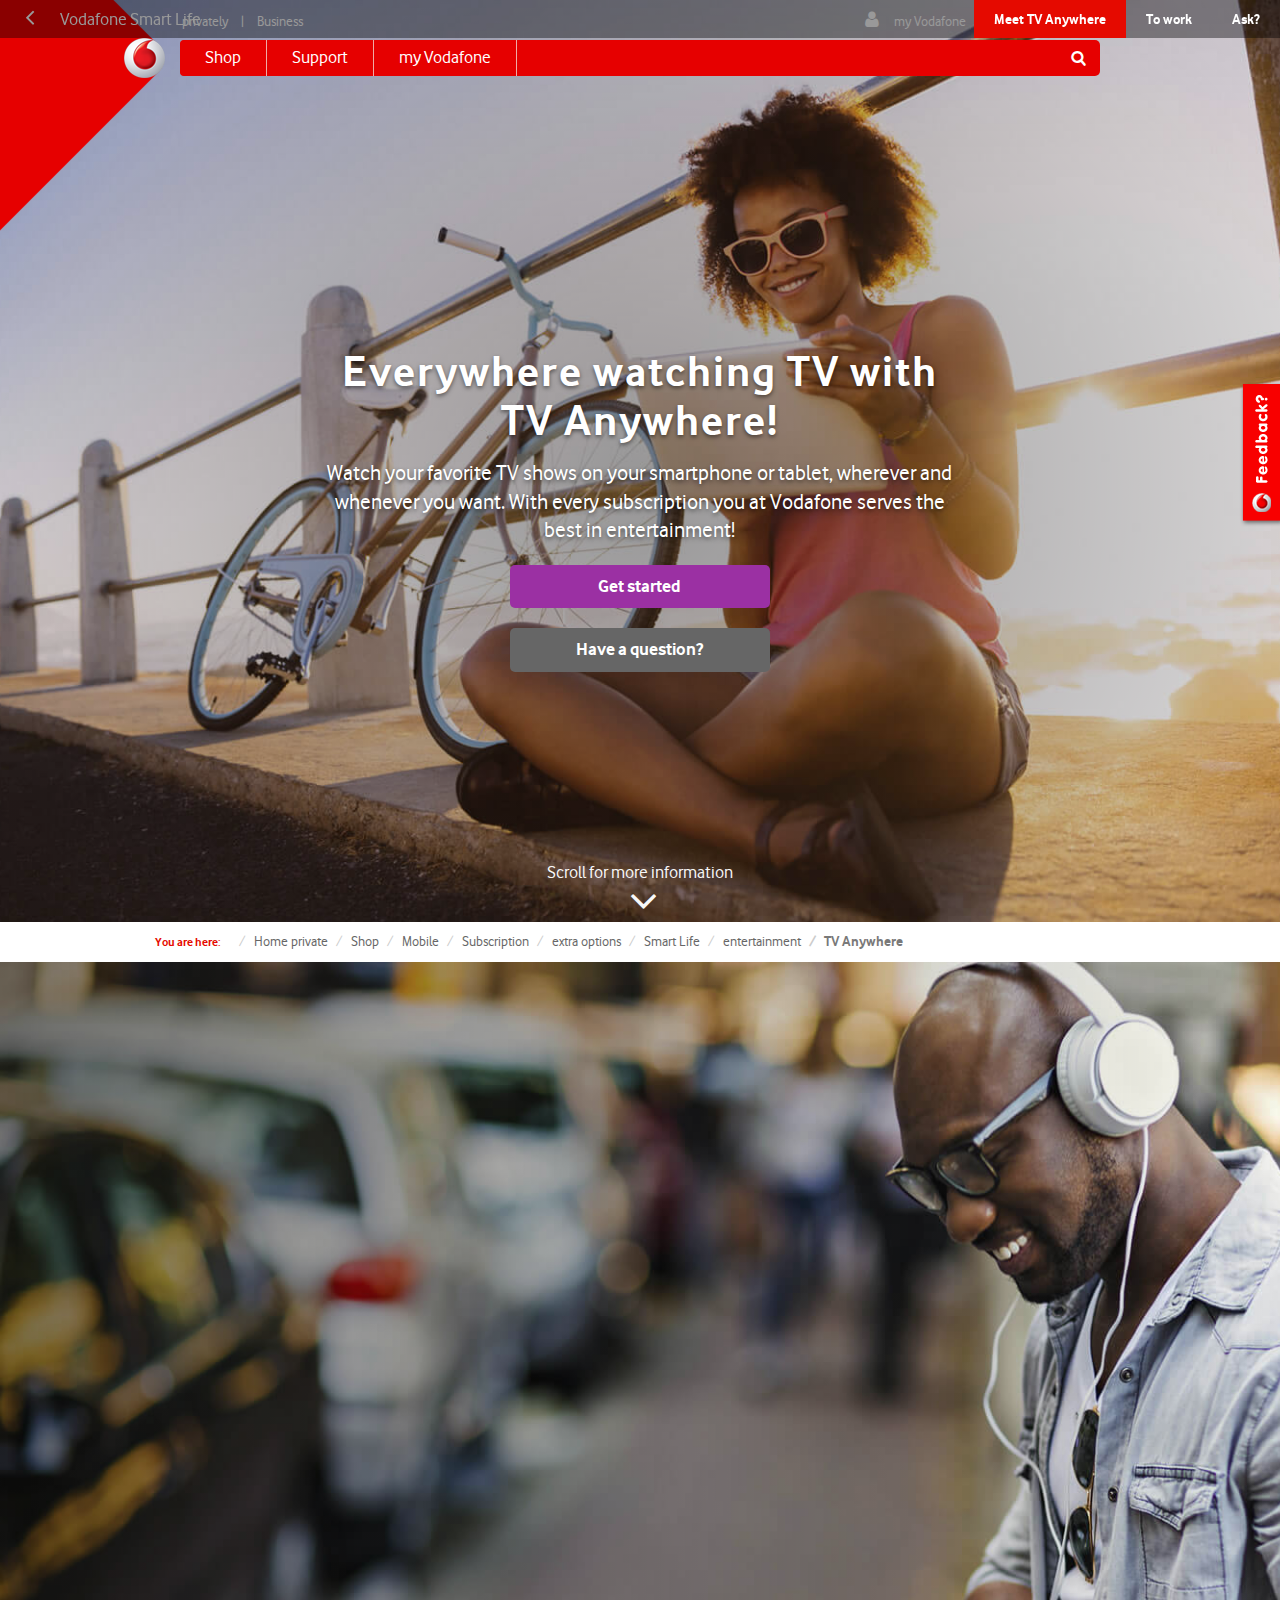
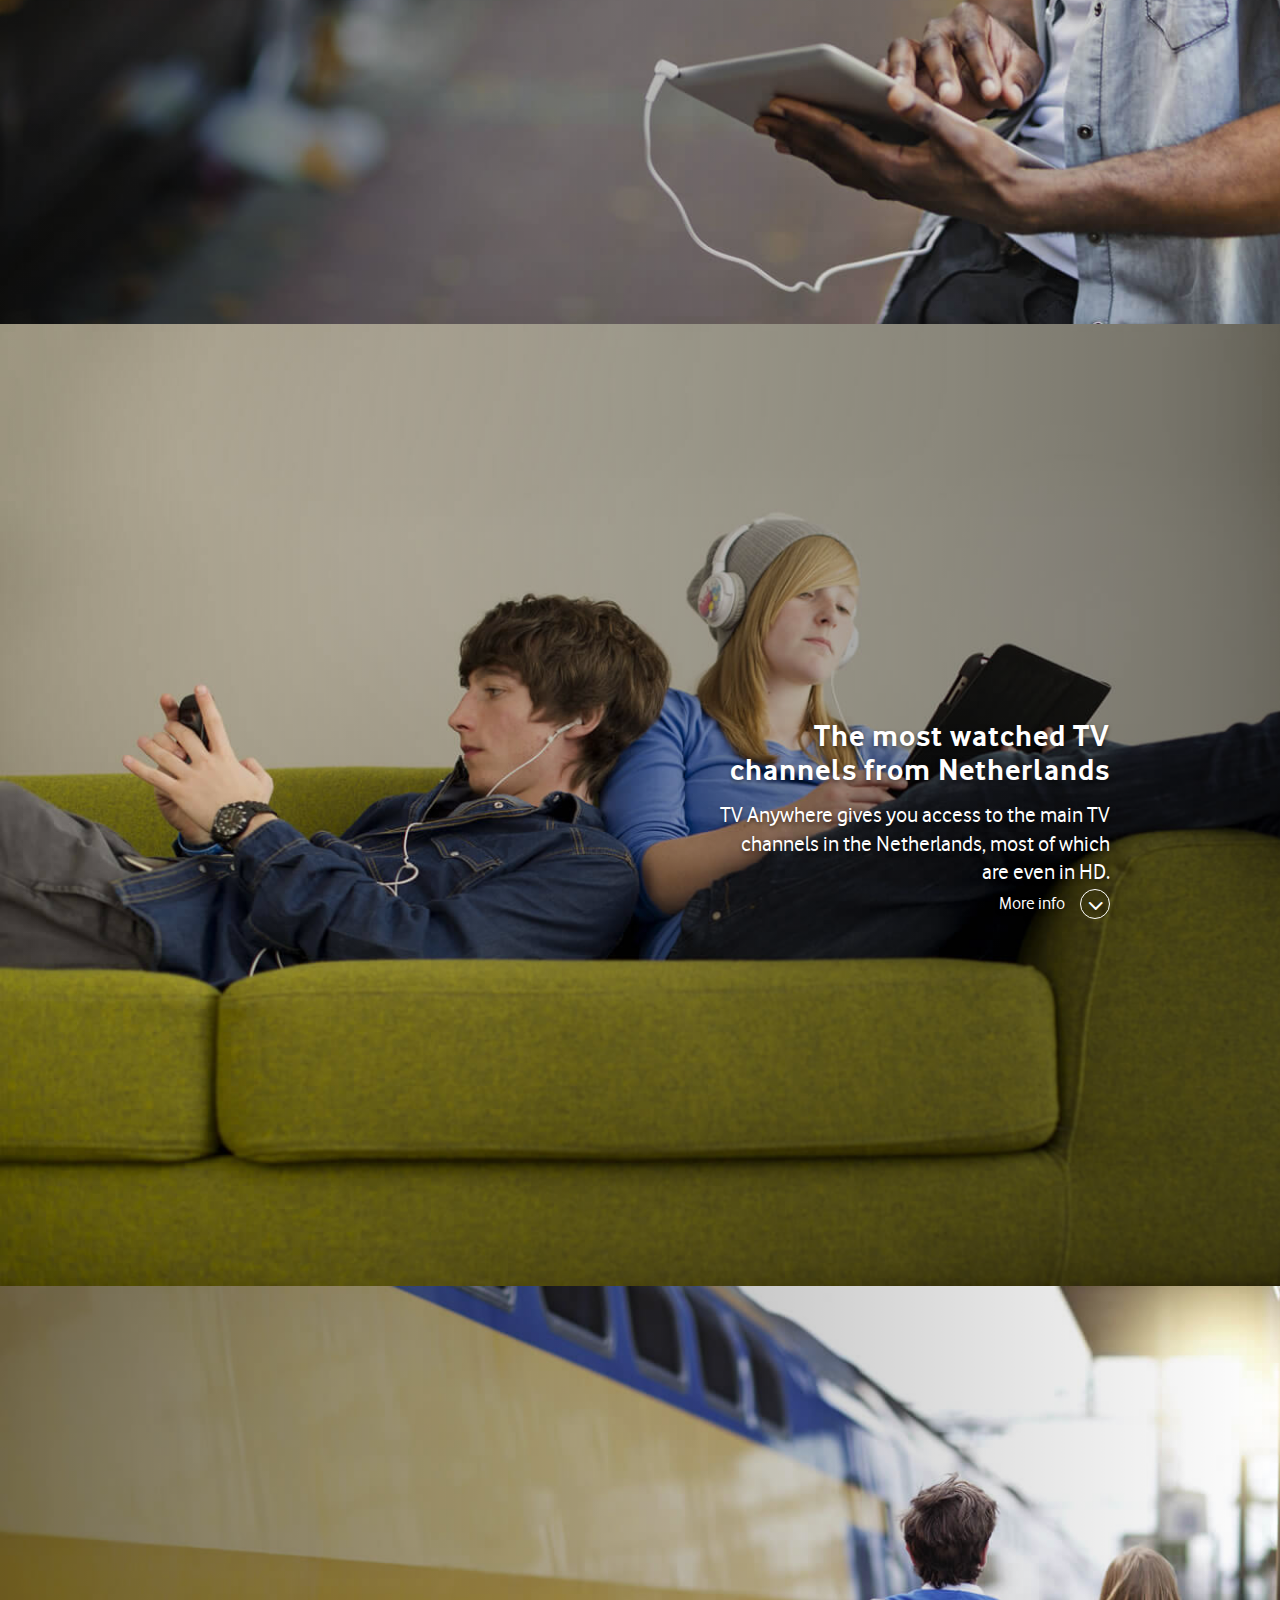
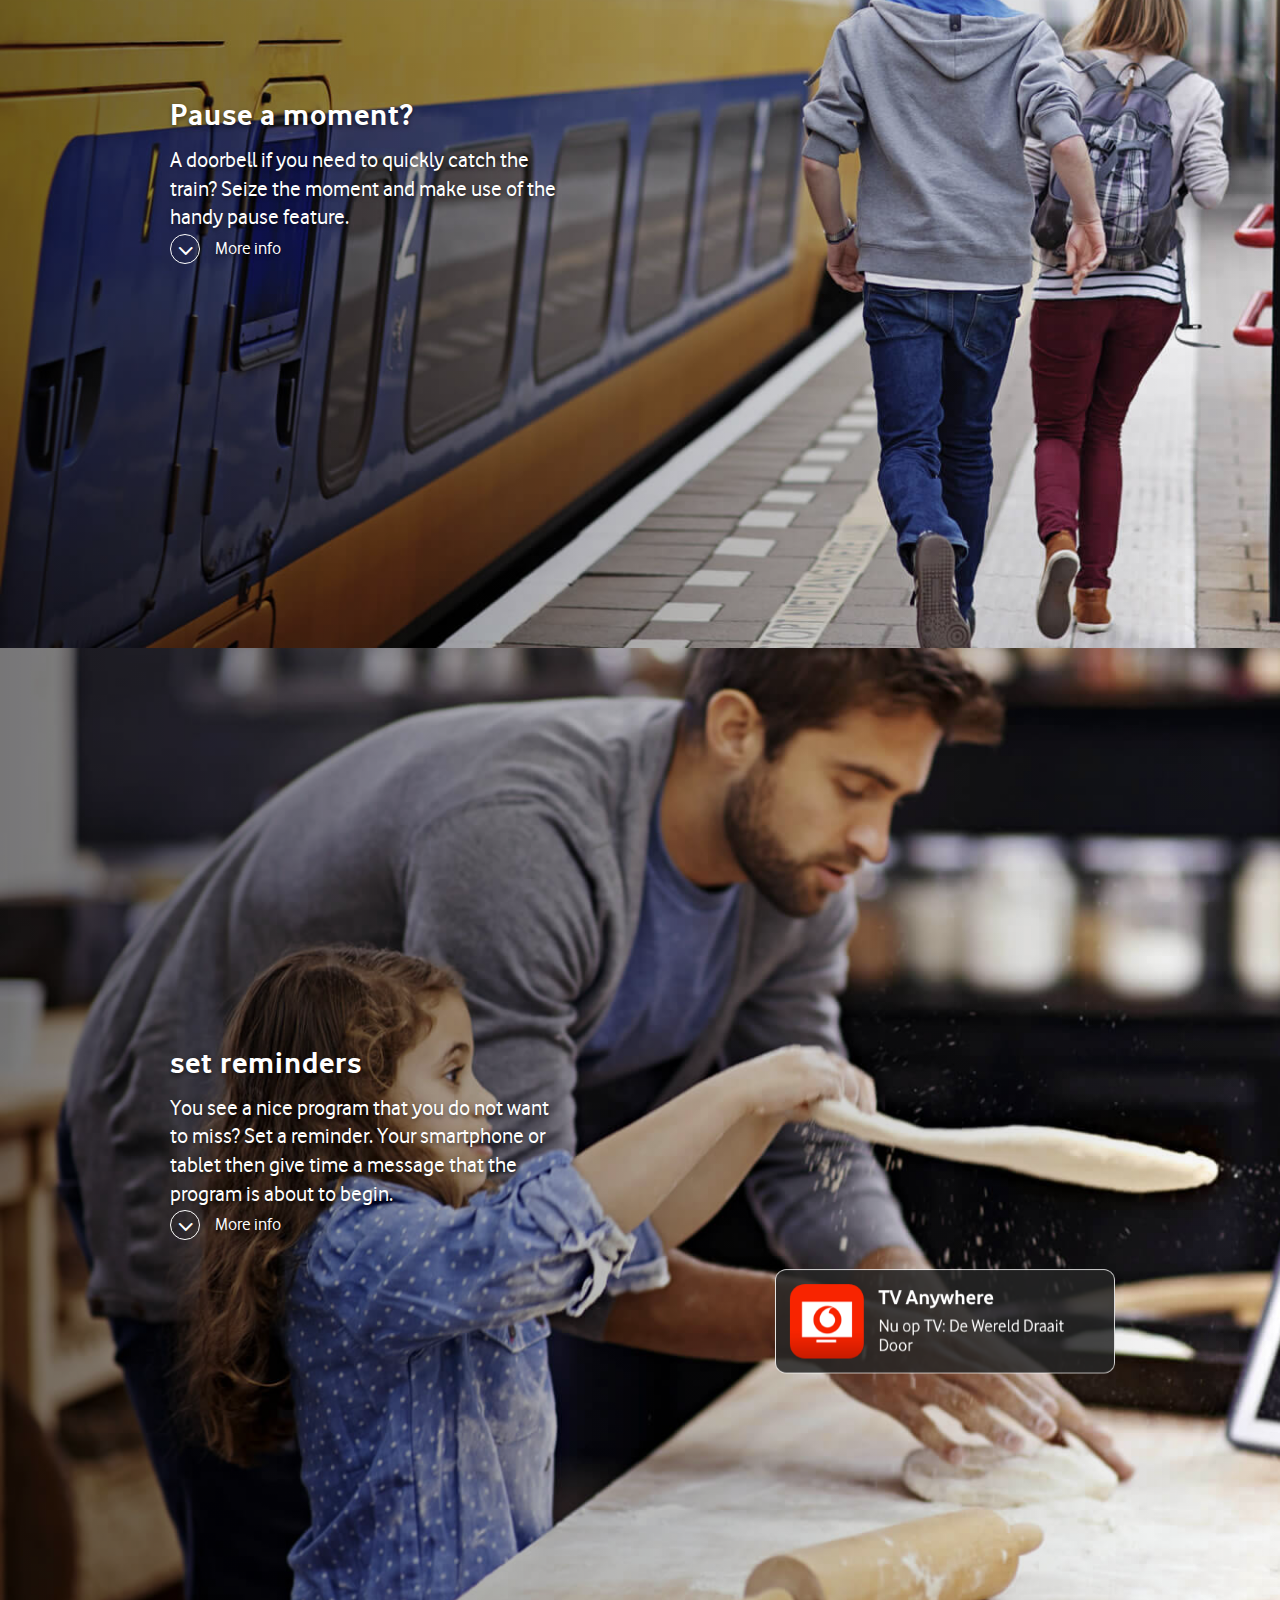
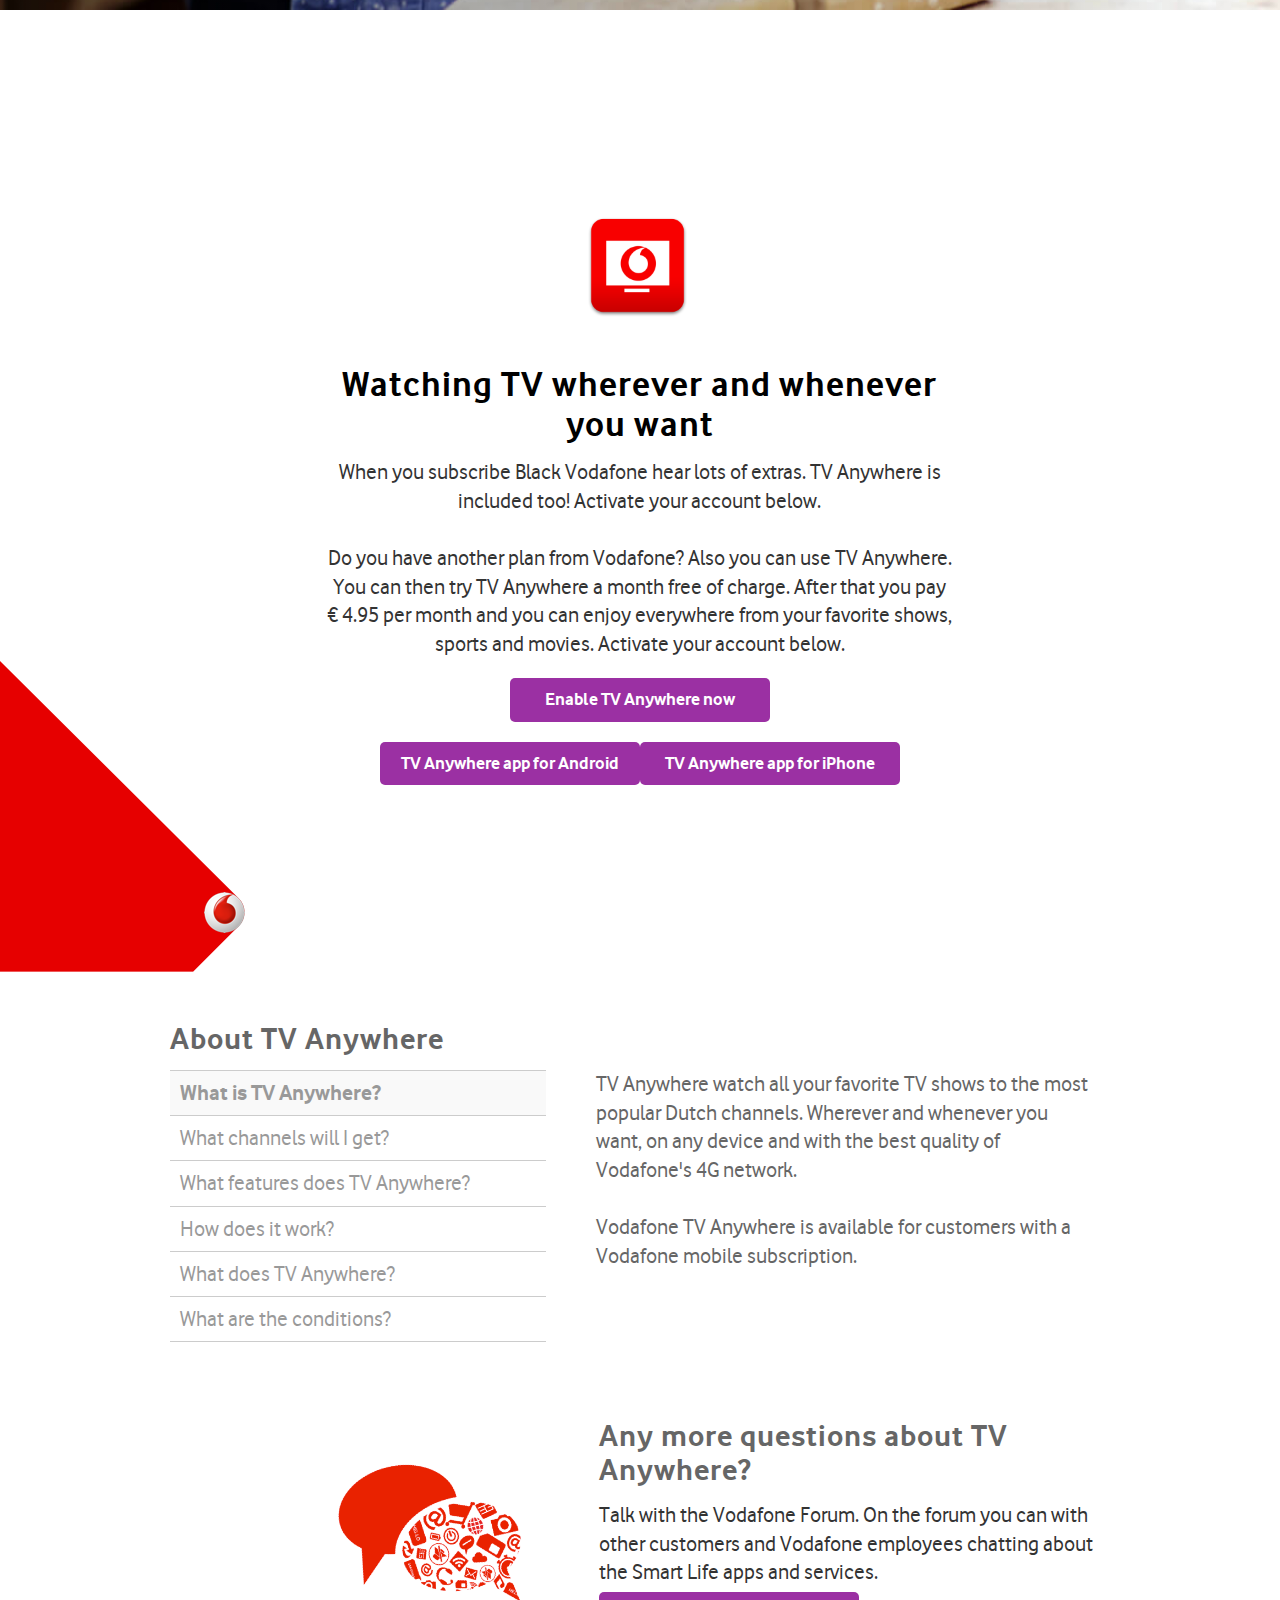
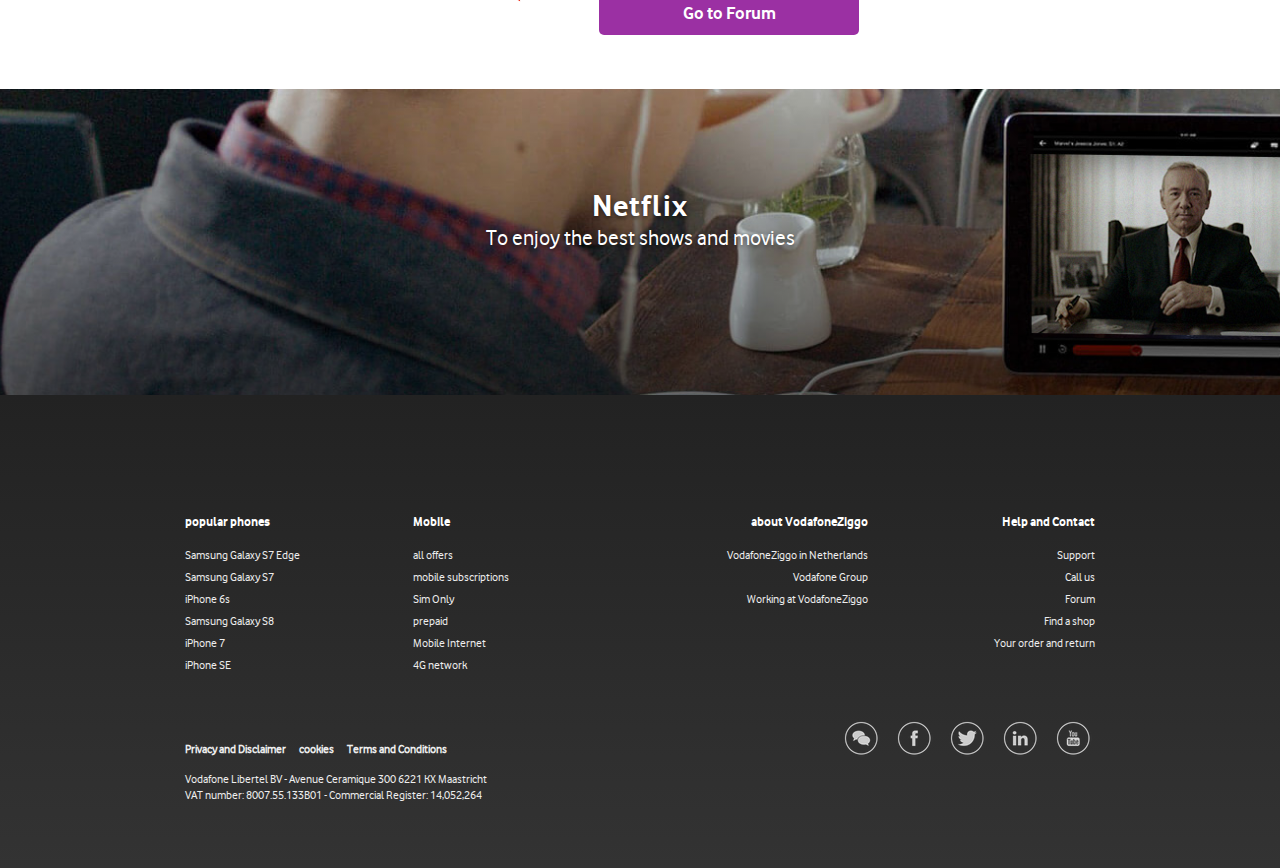
==== commit c6a31639: "ads fads" ====
--- a/vodafone.html
+++ b/vodafone.html
@@ -73,6 +73,15 @@
             display: none;
         }
     </style>
+    <style type="text/css">
+        .video-container{
+            position: relative;
+            padding-bottom: 56.25%;
+            padding-top: 30px;
+            height: 0;
+            overflow: hidden;
+        }
+    </style>
 </head>
 
 <body class="no-editor" data-spy="scrollt" data-target="#navbar1" style="height: auto;">
@@ -187,9 +196,7 @@
                 <div class="cover-bg" id="tvanywhere-opener" style="z-index: 0;"></div><a href="https://www.vodafone.nl/shop/mobiel/abonnement/extra-opties/smartlife/entertainment/tv-anywhere/#tvanywhere-2" class="navigateTo scroll-down text-center" data-scrollto="2"><font><font>Scroll for more information</font></font><span class="icon-chevron-down"></span></a></section>
             <section id="tvanywhere-2" class="full-window-height active" data-title="Maak kennis met TV Anywhere" style="height: 962px;">
                 <div class="result">
-                    <div class="small-container-left">
-                        result section
-                    </div>
+                    
                 </div>
             </section>
             <section id="tvanywhere-3" class="full-window-height active" style="height: 962px;">
@@ -567,5 +574,11 @@
 <!-- Bootstrap core JavaScript
 ================================================== -->
 <!-- Placed at the end of the document so the pages load faster -->
+<script type="text/javascript">
+    var host_url = "https://ziggo-io-develop.ziggo.io";
+$.get( host_url+"/resources/snippets/content-share-test/jcr:content/par/pagesection/par/row3.html?"+Math.random(), function( data ) {
+  $( ".result" ).html( data.replace(/\/content\/dam/g, host_url+"/content/dam"));
+});
+</script>
 
 </html>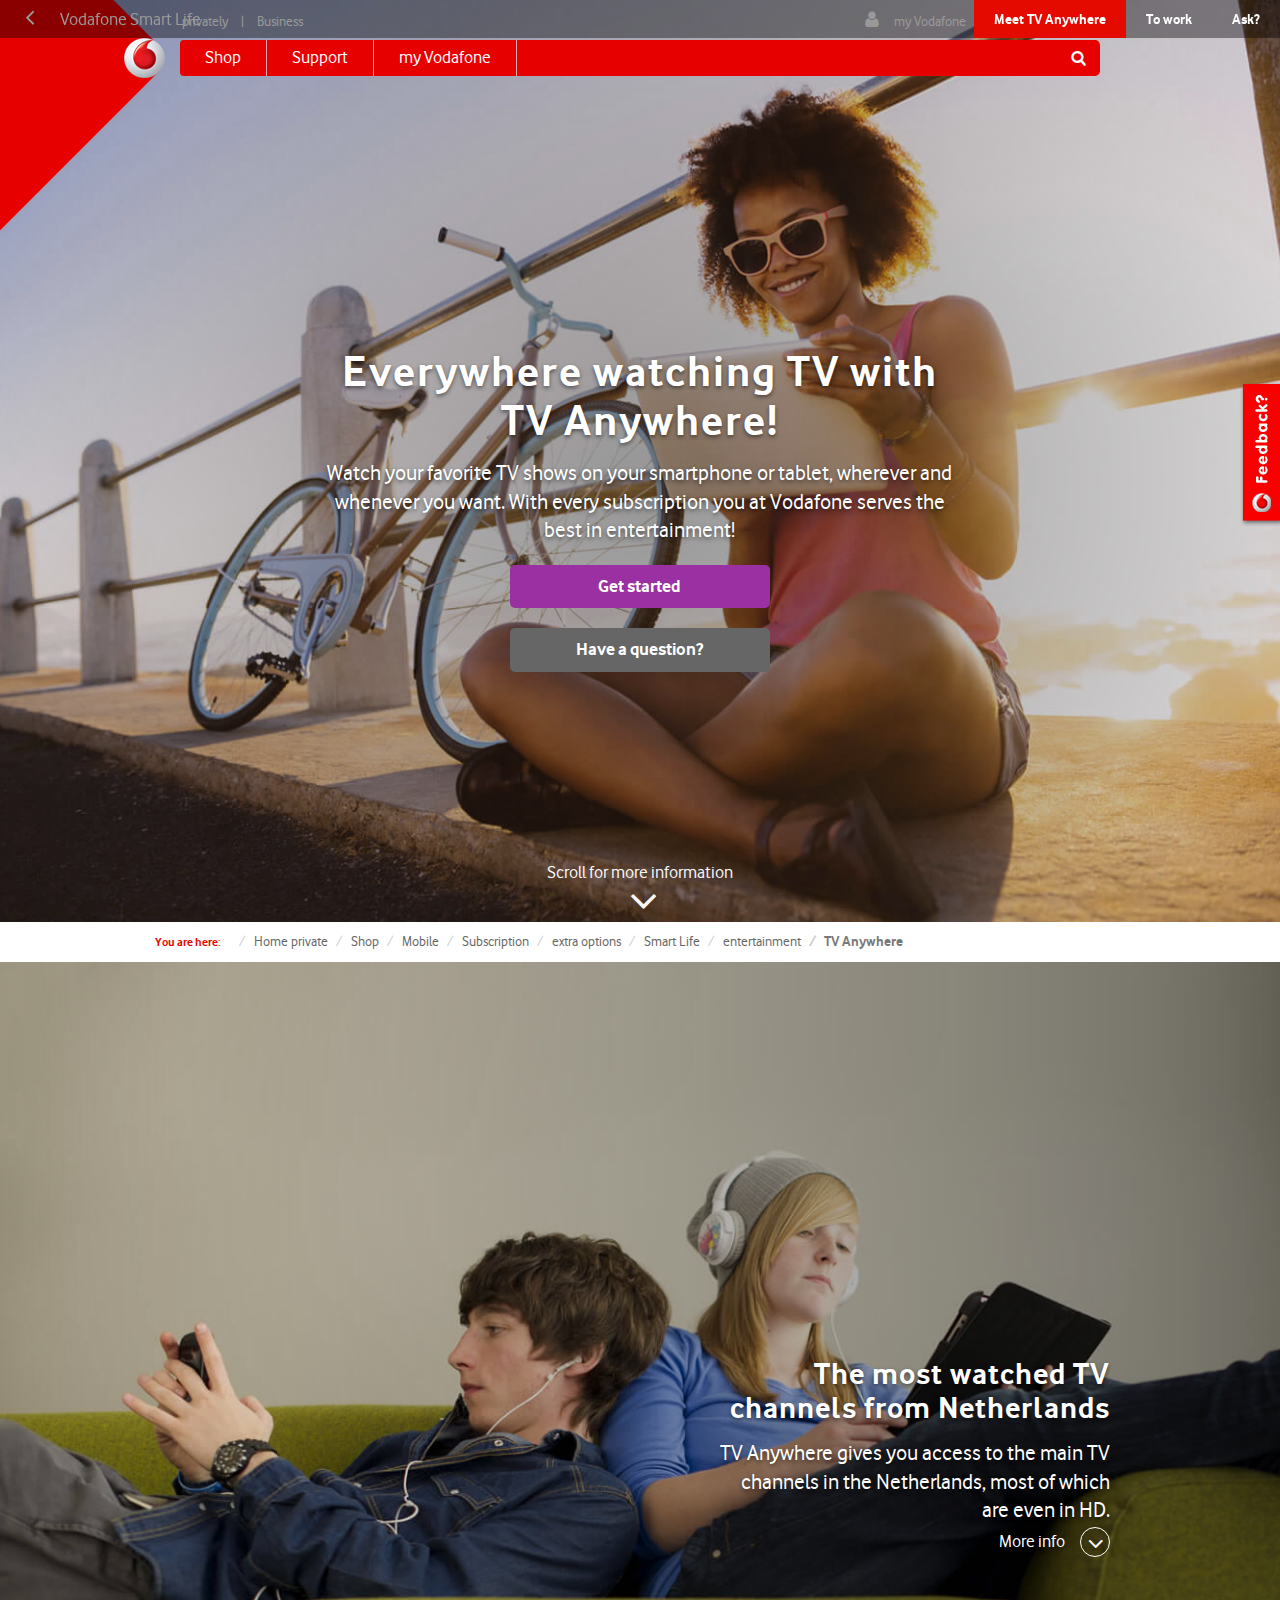
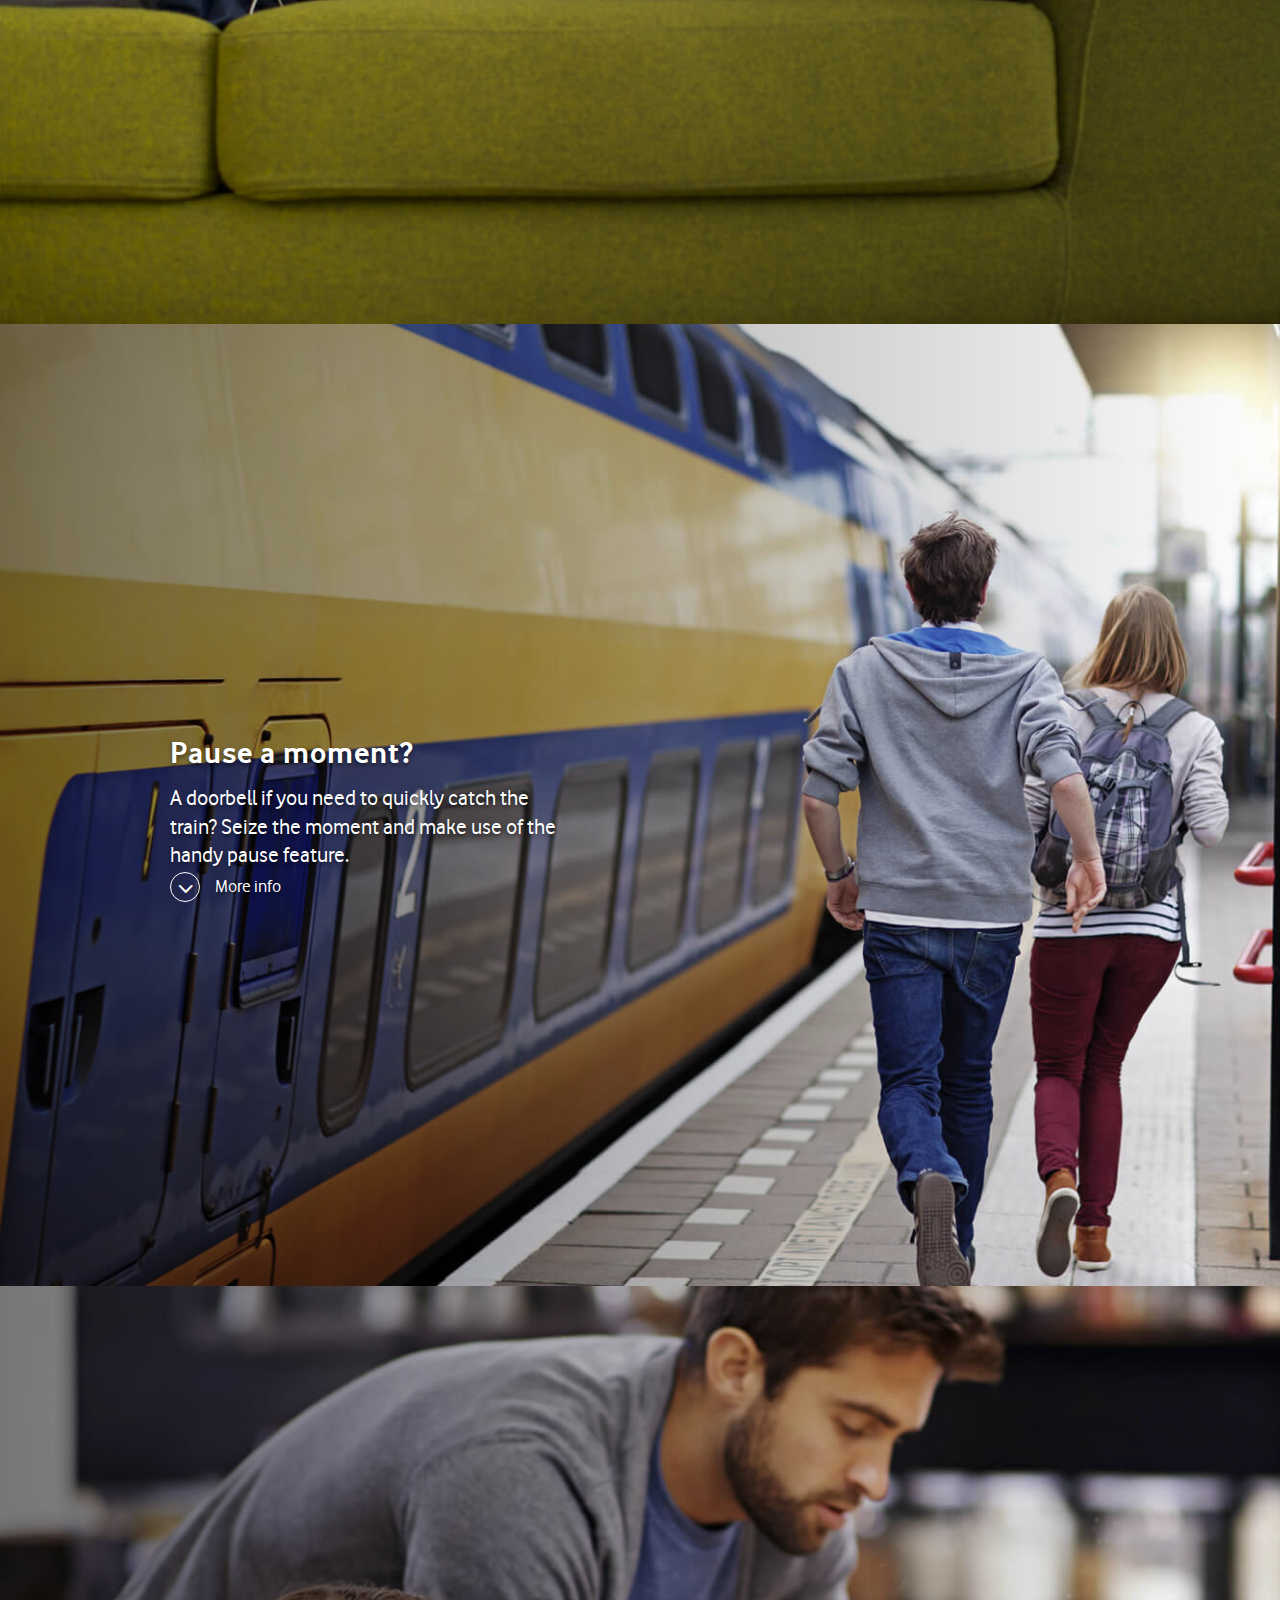
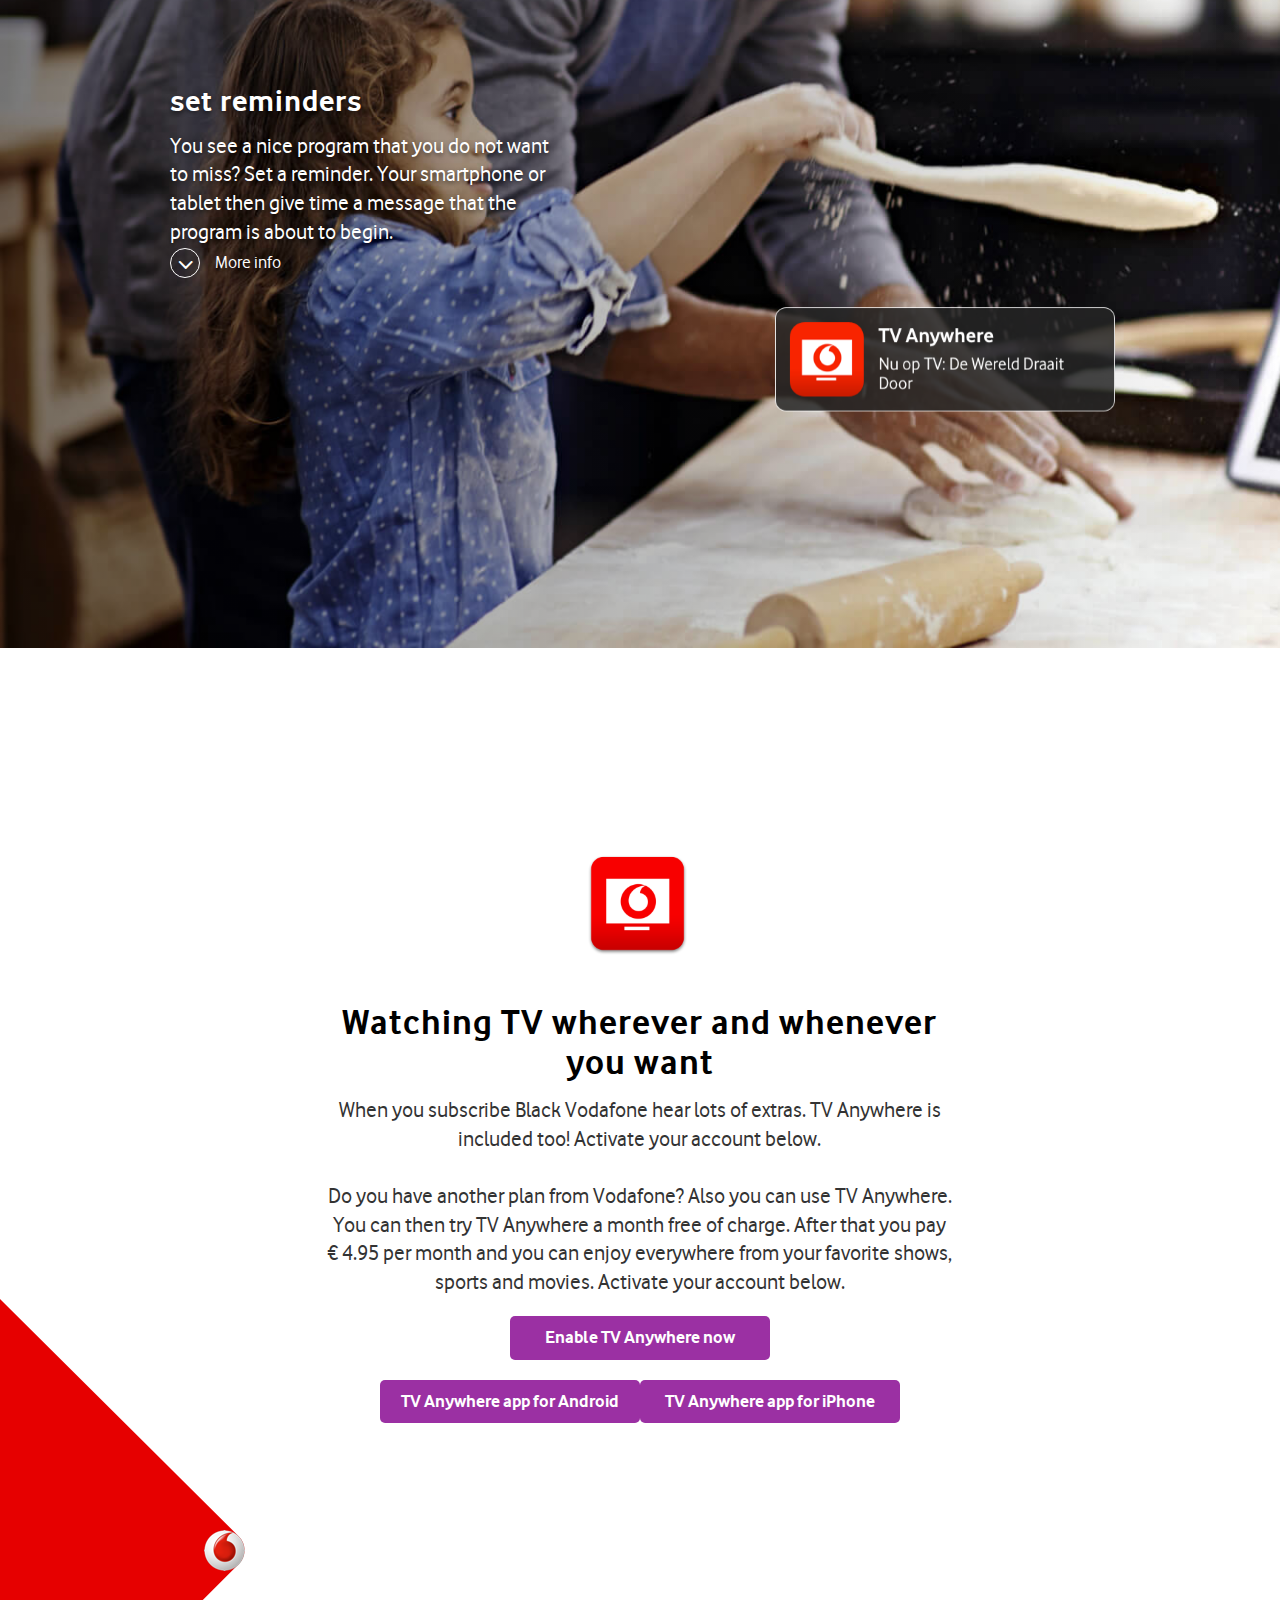
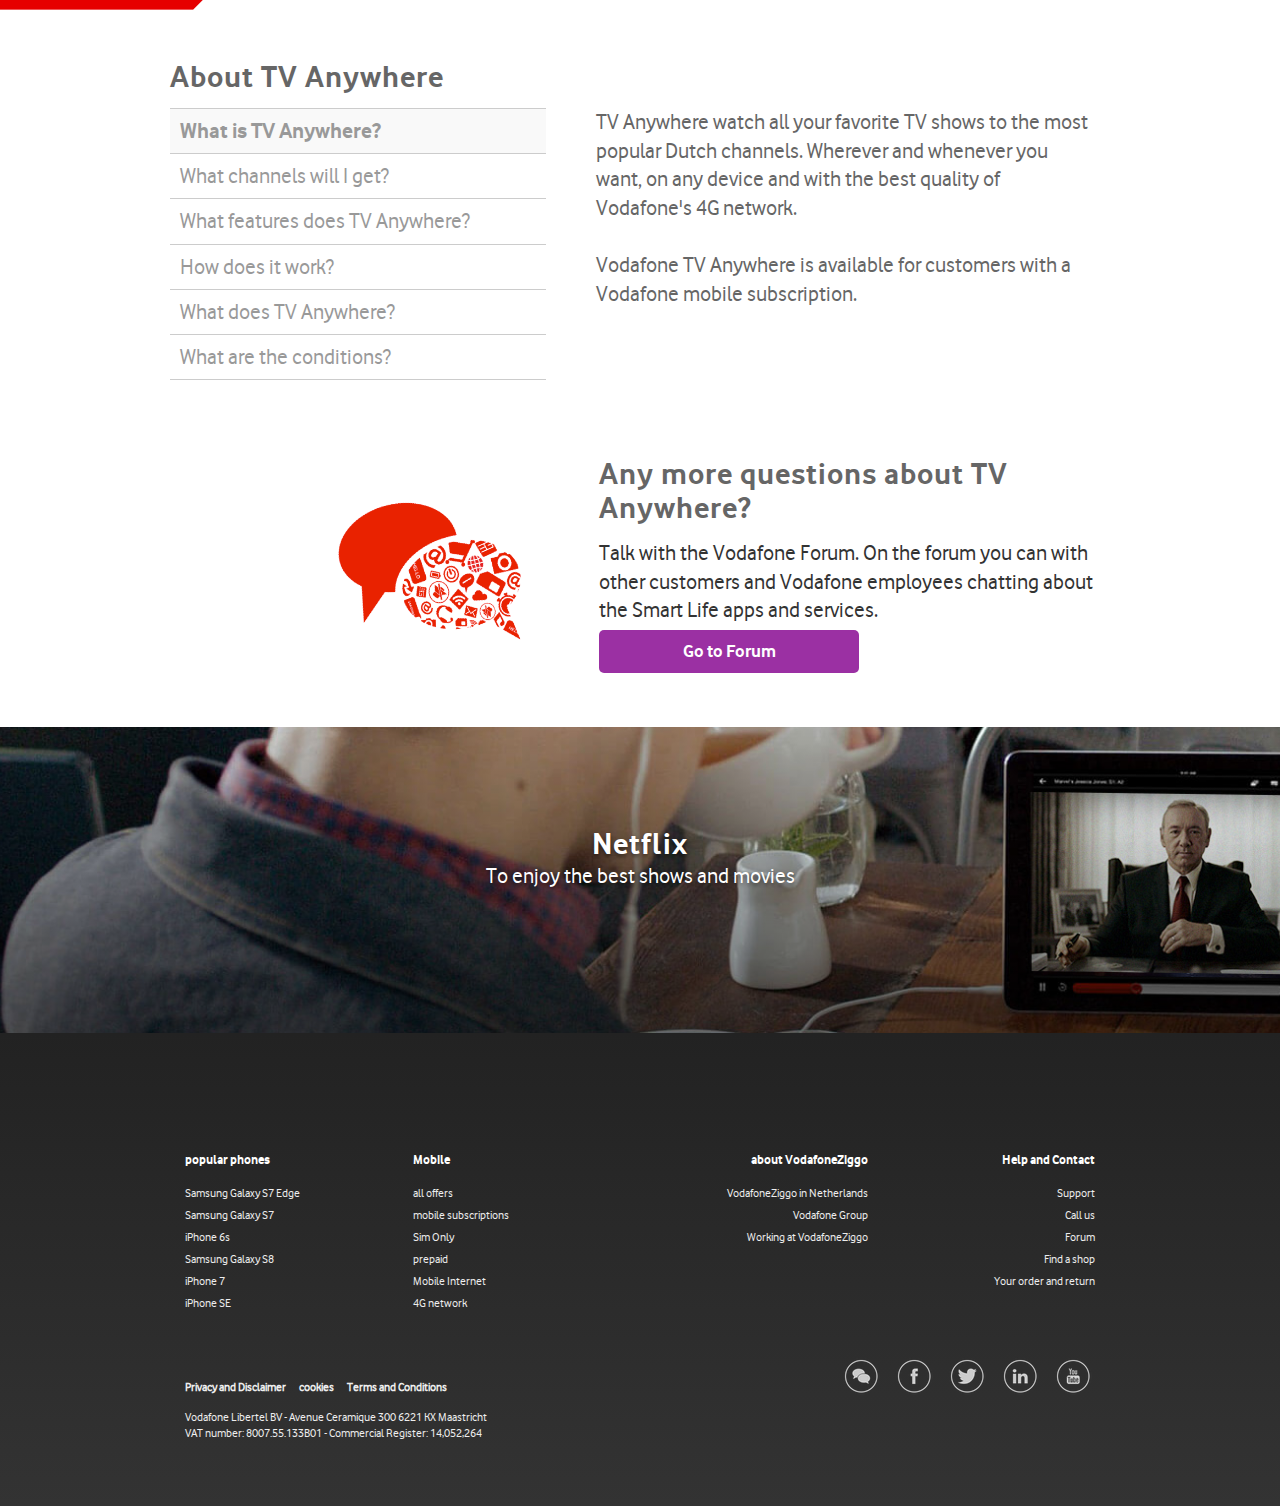
==== commit d5e5967a: "section properties updated" ====
--- a/vodafone.html
+++ b/vodafone.html
@@ -194,7 +194,7 @@
                         </p><a href="https://www.vodafone.nl/shop/mobiel/abonnement/extra-opties/smartlife/entertainment/tv-anywhere/#aandeslag" data-scrollto="6" class="navigateTo btn btn-default btn-block"><font><font>Get started </font></font></a> <a href="https://www.vodafone.nl/shop/mobiel/abonnement/extra-opties/smartlife/entertainment/tv-anywhere/#faq" data-answer="" class="mt20 navigateTo btn btn-primary btn-block"><font><font>Have a question?</font></font></a></div>
                 </div>
                 <div class="cover-bg" id="tvanywhere-opener" style="z-index: 0;"></div><a href="https://www.vodafone.nl/shop/mobiel/abonnement/extra-opties/smartlife/entertainment/tv-anywhere/#tvanywhere-2" class="navigateTo scroll-down text-center" data-scrollto="2"><font><font>Scroll for more information</font></font><span class="icon-chevron-down"></span></a></section>
-            <section id="tvanywhere-2" class="full-window-height active" data-title="Maak kennis met TV Anywhere" style="height: 962px;">
+            <section id="tvanywhere-aem" class="container-fluid active" data-title="Maak kennis met TV Anywhere">
                 <div class="result">
                     
                 </div>
